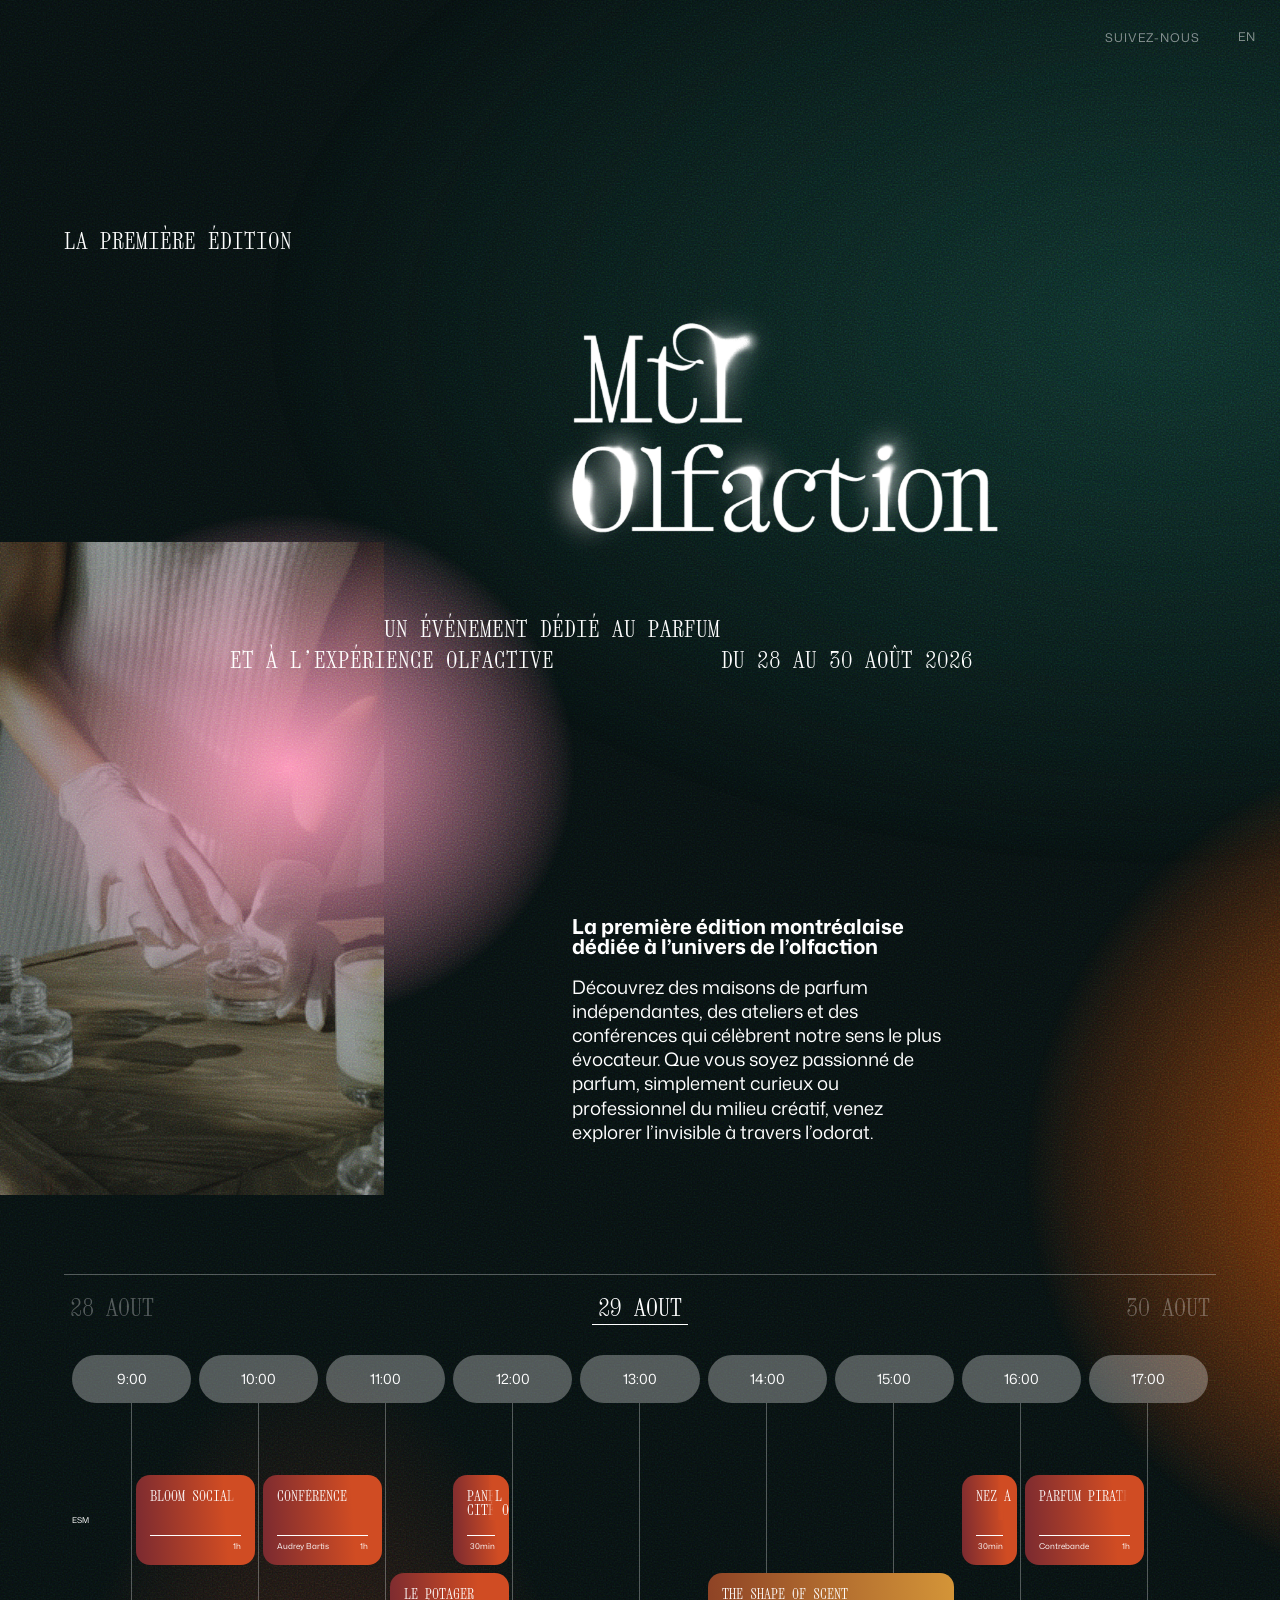
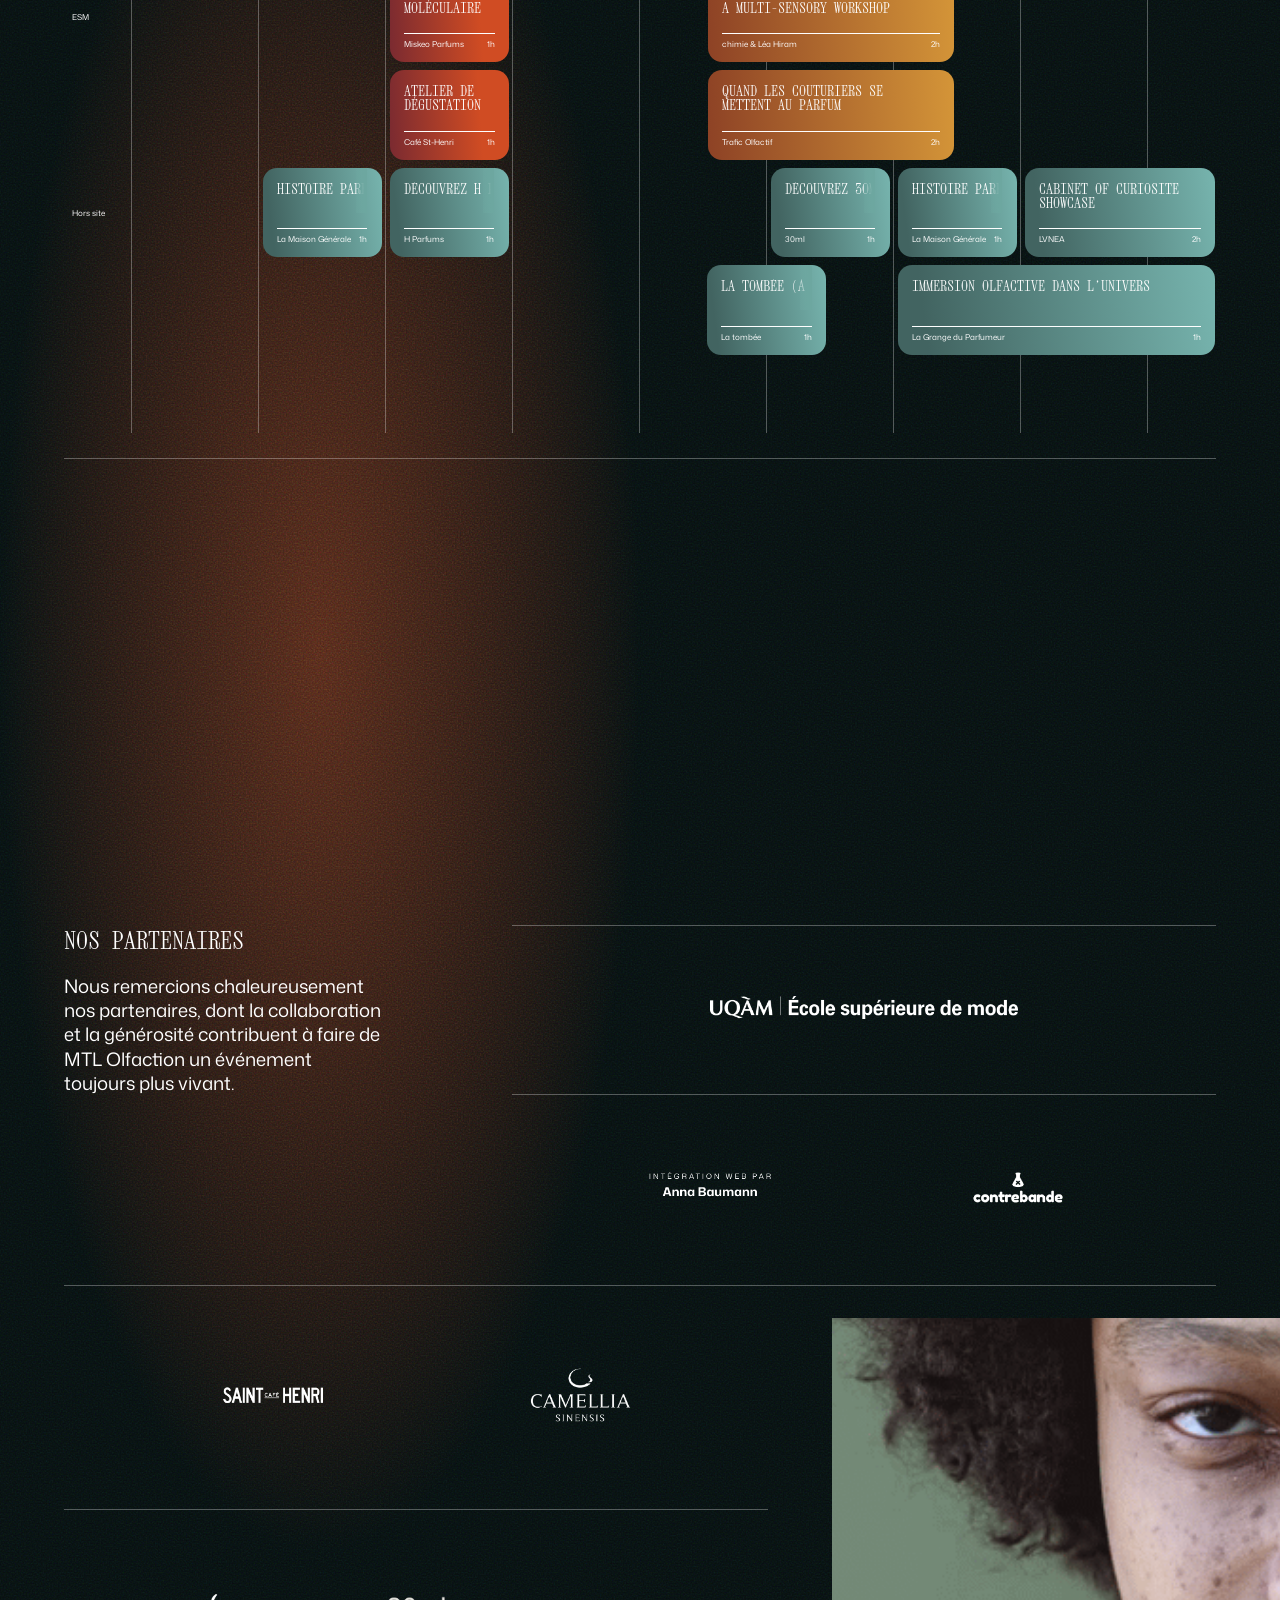
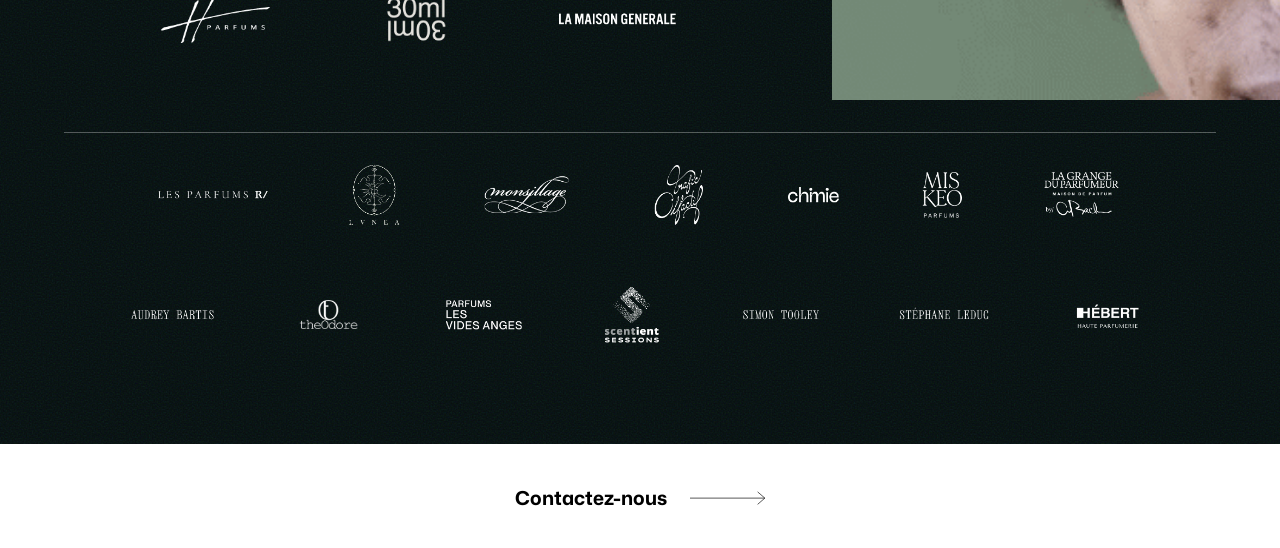
==== index.html @ 3c64aa30 "logo camelia" ====
<!DOCTYPE html>
<html lang="fr">
<head>
    <meta charset="UTF-8">
    <meta name="viewport" content="width=device-width, initial-scale=1.0">
    <title>Montreal olfaction — Un événement dédié au parfum et à l’expérience olfactive, du 28 au 30 août 2026</title>
    <link rel="icon" type="image/x-icon" href="assets/img/favicon.ico">
    <meta property="og:image" content="assets/img/share.png">
    <meta property="og:image:width" content="1200">
    <meta property="og:image:height" content="630">

    <link rel="preconnect" href="https://fonts.googleapis.com">
    <link rel="preconnect" href="https://fonts.gstatic.com" crossorigin>
    <link href="https://fonts.googleapis.com/css2?family=Mona+Sans:ital,wght@0,200..900;1,200..900&family=Xanh+Mono:ital@0;1&display=swap" rel="stylesheet">
    <link rel="stylesheet" href="./assets/style/base.css">
    <link rel="stylesheet" href="./assets/style/background.css">
    <link rel="stylesheet" href="./assets/style/splash.css">
    <link rel="stylesheet" href="./assets/style/presentation.css">
    <link rel="stylesheet" href="./assets/style/calendar.css">
    <link rel="stylesheet" href="./assets/style/sponsors.css">
    <link rel="stylesheet" href="./assets/style/contact.css">
    <link rel="stylesheet" href="./assets/style/pannel.css">
</head>
<body>
    <a class="follow" target="_blank" href="https://www.instagram.com/mtlolfaction/">Suivez-nous</a>
    <nav class="lang-switcher">
        <a class="lang-switcher__link" href="./en/index.html">EN</a>
    </nav>
    <div class="background">
        <svg class="background__noise" xmlns='http://www.w3.org/2000/svg'>
            <filter id='noiseFilter'>
                <feTurbulence 
                id="noise"
                type='fractalNoise' 
                seed='1'
                baseFrequency='0.65' 
                numOctaves='1' 
                stitchTiles='stitch' />
            </filter>

            <rect width='100%' height='100%' filter='url(#noiseFilter)'>
            </rect>
        </svg>
        <div class="background__circle-green"></div>
        <div class="background__circle-big-orange"></div>
        <div class="background__circle-pink"></div>
        <div class="background__circle-brown"></div>
        <!-- <section class="pannel js-pannel hide">
            <button class="pannel__close js-pannel-close">
                <div class="visually-hidden">close pannel</div>
                <svg xmlns="http://www.w3.org/2000/svg" width="145" height="145" viewBox="0 0 145 145" fill="none">
                    <line x1="35.3554" y1="107.48" x2="107.48" y2="35.3553" stroke="white" stroke-width="2"/>
                    <line x1="107.48" y1="108.894" x2="35.3555" y2="36.7696" stroke="white" stroke-width="2"/>
                </svg>
            </button>
            <div class="pannel__scroll">
                <header class="pannel__header">
                    <div class="pannel__tags">
                        <span class="pannel__tag">salle a</span>
                        <span class="pannel__tag">2h</span>
                    </div>
                </header>
                <h3 class="pannel__big-title">Quand les couturiers se mettent au parfum</h3>
                <div class="pannel__row">
                    <div class="pannel__organizer">par <b>Traffic Olfactif</b></div>
                    <div class="pannel__places">15 places</div>
                    <div class="pannel__hours">9:00 à 11:00</div>
                </div>
                <div class="pannel__row pannel__place">
                    <div>
                        <b>école supérieur de la mode</b>
                    </div>
                    <div>280 E rue Sainte-Catherine E, Montreal</div>
                </div>
                <div class="pannel__content">
                    <h4 class="pannel__title">L'évènement</h4>
                    <div class="pannel__text">
                        Voyageuse dans l’âme, curieuse du monde et passionnée par les 
                        rencontres, elle s’émerveille de tout ce qui raconte une 
                        histoire et révèle une émotion. Au fil de ses explorations, 
                        l’univers de la parfumerie s’est imposé comme une évidence, 
                        devenant bien plus qu’une passion : une véritable quête, 
                        son graal. Entre curiosité, sensibilité et intuition, 
                        elle cultive l’art de relier les êtres, les connaissances 
                        et les odeurs pour créer des expériences profondément 
                        humaines, mémorables et pleines d’émerveillement.
                    </div>
                    <h4 class="pannel__title">Biographie</h4>
                    <div class="pannel__text">
                        Voyageuse dans l’âme, curieuse du monde et passionnée par les 
                        rencontres, elle s’émerveille de tout ce qui raconte une 
                        histoire et révèle une émotion. Au fil de ses explorations, 
                        l’univers de la parfumerie s’est imposé comme une évidence, 
                        devenant bien plus qu’une passion : une véritable quête, 
                        son graal. Entre curiosité, sensibilité et intuition, 
                        elle cultive l’art de relier les êtres, les connaissances 
                        et les odeurs pour créer des expériences profondément 
                        humaines, mémorables et pleines d’émerveillement.
                    </div>
                </div>
            </div>
            <a href="" class="pannel__link">
                <div class="pannel__link-left">
                    <span class="pannel__link-box">Gratuit</span>
                    <span>Réservez votre place</span>
                </div>
                <svg xmlns="http://www.w3.org/2000/svg" width="67" height="40" viewBox="0 0 67 40" fill="none">
                    <line x1="-8.74228e-08" y1="19.168" x2="65" y2="19.168" stroke="#1B1B1B" stroke-width="2"/>
                    <path d="M44.2857 38.5954L65 19.6669L44.2857 0.73828" stroke="#1B1B1B" stroke-width="2"/>
                </svg>
            </a>
        </section> -->
        <section class="splash">
            <div class="splash__intro">La première édition</div>
            <h1 class="splash__title visually-hidden">Mtl Olfaction</h1>
            <img class="splash__logo" src="./assets/img/mtlolfaction-logo.png" alt="">
            <div class="splash__subtext splash__subtext--1">Un événement dédié au parfum</div>
            <div class="splash__subtexts">
                <div class="splash__subtext splash__subtext--2">ET à l’expérience olfactive</div>
                <div class="splash__subtext splash__subtext--date">Du 28 au 30 août 2026</div>
            </div>
        </section>
        <section class="presentation">
            <div class="presentation__img">
                <img src="./assets/img/presentation.gif" alt="">
            </div>
            <div class="presentation__content">
                <h2 class="presentation__title">La première édition montréalaise dédiée à l’univers de l’olfaction</h2>
                <div class="presentation__text">
                    Découvrez des maisons de parfum indépendantes, des ateliers 
                    et des conférences qui célèbrent notre sens le plus évocateur. 
                    Que vous soyez passionné de parfum, simplement curieux ou 
                    professionnel du milieu créatif, venez explorer l’invisible à 
                    travers l’odorat.
                </div>
            </div>
        </section>

        <section class="calendar ">
            <header class="calendar__header">
                <button data-day="28" class="calendar__day js-calendar-button ">28 aout</button>
                <button data-day="29" class="calendar__day js-calendar-button current">29 aout</button>
                <button data-day="30" class="calendar__day js-calendar-button">30 aout</button>
            </header>
            <div class="calendar__container">
                <div id="day28" class="calendar__the-day js-calendar-day ">
                    <div class="calendar__hours grid">
                        <div class="calendar__hour">9:00</div>
                        <div class="calendar__hour">10:00</div>
                        <div class="calendar__hour">11:00</div>
                        <div class="calendar__hour">12:00</div>
                        <div class="calendar__hour">13:00</div>
                        <div class="calendar__hour">14:00</div>
                        <div class="calendar__hour">15:00</div>
                        <div class="calendar__hour">16:00</div>
                        <div class="calendar__hour">17:00</div>
                    </div>
                    <div class="calendar__timetable ">
                        <div class="calendar__lines grid">
                            <div class="calendar__line"></div>
                            <div class="calendar__line"></div>
                            <div class="calendar__line"></div>
                            <div class="calendar__line"></div>
                            <div class="calendar__line"></div>
                            <div class="calendar__line"></div>
                            <div class="calendar__line"></div>
                            <div class="calendar__line"></div>
                            <div class="calendar__line"></div>
                        </div>
                        <a href="https://www.eventbrite.com/e/mtl-olfaction-soiree-douverture-event-opening-tickets-1993885014753?aff=oddtdtcreator" target="_blank" class="calendar__event event event--d event--soiree calendar__event--start-17 calendar__duration--0_5">
                            <div class="event__title">
                                Soirée d'ouverture
                            </div>
                        </a>
                    </div>
                </div>
                <div id="day29" class="calendar__the-day js-calendar-day current">
                    <div class="calendar__hours grid">
                        <div class="calendar__hour">9:00</div>
                        <div class="calendar__hour">10:00</div>
                        <div class="calendar__hour">11:00</div>
                        <div class="calendar__hour">12:00</div>
                        <div class="calendar__hour">13:00</div>
                        <div class="calendar__hour">14:00</div>
                        <div class="calendar__hour">15:00</div>
                        <div class="calendar__hour">16:00</div>
                        <div class="calendar__hour">17:00</div>
                    </div>
                    <div class="calendar__timetable ">
                        <div class="calendar__lines grid">
                            <div class="calendar__line"></div>
                            <div class="calendar__line"></div>
                            <div class="calendar__line"></div>
                            <div class="calendar__line"></div>
                            <div class="calendar__line"></div>
                            <div class="calendar__line"></div>
                            <div class="calendar__line"></div>
                            <div class="calendar__line"></div>
                            <div class="calendar__line"></div>
                        </div>
                        <div class="calendar__timetable-row grid">
                            <div class="calendar__place">ESM</div>
                            <a href="https://www.eventbrite.ca/e/1993885315653?aff=oddtdtcreator" target="_blank" class="calendar__event event event--a calendar__event--start-9 calendar__duration--1">
                                <div class="event__title">
                                    Bloom social
                                </div>
                                <div class="event__footer">
                                    <div class="event__organizer"></div>
                                    <div class="event__duration">1h</div>
                                </div>
                            </a>
                            <a href="https://www.eventbrite.ca/e/1993886599493?aff=oddtdtcreator" target="_blank" class="calendar__event event event--a calendar__event--start-10 calendar__duration--1">
                                <div class="event__title">
                                    Conférence
                                </div>
                                <div class="event__footer">
                                    <div class="event__organizer">Audrey Bartis</div>
                                    <div class="event__duration">1h</div>
                                </div>
                            </a>
                            <a href="https://www.eventbrite.ca/e/1993887961567?aff=oddtdtcreator" target="_blank" class="calendar__event event event--a calendar__event--start-11_5 calendar__duration--0_5">
                                <div class="event__title">
                                    Panel :  Montréal,<br> cité olfactive
                                </div>
                                <div class="event__footer">
                                    <div class="event__organizer"></div>
                                    <div class="event__duration">30min</div>
                                </div>
                            </a>
                            <a href="https://www.eventbrite.com/e/nez-a-nez-tickets-1993884727895?aff=oddtdtcreator" target="_blank" class="calendar__event event event--a calendar__event--start-15_5 calendar__duration--0_5">
                                <div class="event__title">
                                    Nez à Nez
                                </div>
                                <div class="event__footer">
                                    <div class="event__organizer"></div>
                                    <div class="event__duration">30min</div>
                                </div>
                            </a>
                            <a href="https://www.eventbrite.ca/e/1993890109993?aff=oddtdtcreator" target="_blank" class="calendar__event event event--a calendar__event--start-16 calendar__duration--1">
                                <div class="event__title">
                                    Parfum pirate
                                </div>
                                <div class="event__footer">
                                    <div class="event__organizer">Contrebande</div>
                                    <div class="event__duration">1h</div>
                                </div>
                            </a>
                        </div>
                        <div class="calendar__timetable-row grid">
                            <div class="calendar__place">ESM</div>
                            <a href="https://www.eventbrite.ca/e/1993889099972?aff=oddtdtcreator" target="_blank" class="calendar__event event event--a calendar__event--start-11 calendar__duration--1">
                                <div class="event__title">
                                    Le potager <br> moléculaire
                                </div>
                                <div class="event__footer">
                                    <div class="event__organizer">Miskeo Parfums</div>
                                    <div class="event__duration">1h</div>
                                </div>
                            </a>
                            <a href="https://chimiescent.com/events-perfumers/mtl-olfaction" target="_blank" class="calendar__event event event--b calendar__event--start-13_5 calendar__duration--2">
                                <div class="event__title">
                                    The shape of scent <br> A multi-sensory workshop
                                </div>
                                <div class="event__footer">
                                    <div class="event__organizer">chimie & Léa Hiram</div>
                                    <div class="event__duration">2h</div>
                                </div>
                            </a>
                            <a href="https://www.eventbrite.ca/e/1993883268530?aff=oddtdtcreator" target="_blank" class="calendar__event event event--a calendar__event--start-11 calendar__duration--1">
                                <div class="event__title">
                                    Atelier de <br>dégustation
                                </div>
                                <div class="event__footer">
                                    <div class="event__organizer">Café St-Henri</div>
                                    <div class="event__duration">1h</div>
                                </div>
                            </a>
                            <a href="https://www.eventbrite.ca/e/1993874720964?aff=oddtdtcreator" target="_blank" class="calendar__event event event--b calendar__event--start-13_5 calendar__duration--2">
                                <div class="event__title">
                                    Quand les couturiers se <br> mettent au parfum
                                </div>
                                <div class="event__footer">
                                    <div class="event__organizer">Trafic Olfactif</div>
                                    <div class="event__duration">2h</div>
                                </div>
                            </a>
                        </div>
                        <div class="calendar__timetable-row grid grid--pb">
                            <div class="calendar__place">Hors site</div>

                            <a href="https://www.eventbrite.ca/e/1993890367764?aff=oddtdtcreator" target="_blank" class="calendar__event event event--c calendar__event--start-10 calendar__duration--1">
                                <div class="event__title">
                                    Histoire parfumée
                                </div>
                                <div class="event__footer">
                                    <div class="event__organizer">La Maison Générale</div>
                                    <div class="event__duration">1h</div>
                                </div>
                            </a>
                            <a href="https://www.eventbrite.ca/e/1993890734862?aff=oddtdtcreator" target="_blank" class="calendar__event event event--c calendar__event--start-11 calendar__duration--1">
                                <div class="event__title">
                                    Découvrez H Parfums
                                </div>
                                <div class="event__footer">
                                    <div class="event__organizer">H Parfums</div>
                                    <div class="event__duration">1h</div>
                                </div>
                            </a>
                            <a href="https://www.eventbrite.ca/e/1993891275479?aff=oddtdtcreator" target="_blank" class="calendar__event event event--c calendar__event--start-14 calendar__duration--1">
                                <div class="event__title">
                                    Découvrez 30ml
                                </div>
                                <div class="event__footer">
                                    <div class="event__organizer">30ml</div>
                                    <div class="event__duration">1h</div>
                                </div>
                            </a>
                            <a href="https://www.eventbrite.ca/e/1993890367764?aff=oddtdtcreator" target="_blank" class="calendar__event event event--c calendar__event--start-15 calendar__duration--1">
                                <div class="event__title">
                                    Histoire parfumée
                                </div>
                                <div class="event__footer">
                                    <div class="event__organizer">La Maison Générale</div>
                                    <div class="event__duration">1h</div>
                                </div>
                            </a>
                            <a href="https://www.lvnea.ca/blogs/notesfromtheperfumery/the-cabinet-of-scents-a-showcase-of-strange-perfume-materials-from-past-present" target="_blank" class="calendar__event event event--c calendar__event--start-16 calendar__duration--2">
                                <div class="event__title">
                                    Cabinet of curiosite <br> showcase
                                     
                                </div>
                                <div class="event__footer">
                                    <div class="event__organizer">LVNEA</div>
                                    <div class="event__duration">2h</div>
                                </div>
                            </a>
                            <a href="#" target="_blank" class="calendar__event event event--c calendar__event--start-13_5 calendar__duration--1">
                                <div class="event__title">
                                    La tombée (à venir)
                                </div>
                                <div class="event__footer">
                                    <div class="event__organizer">La tombée</div>
                                    <div class="event__duration">1h</div>
                                </div>
                            </a>
                            <a href="https://alexandrabach.com/products/mtl-olfaction" target="_blank" class="calendar__event event event--c calendar__event--start-15 calendar__duration--3">
                                <div class="event__title">
                                    Immersion olfactive dans l’univers d’une Maison de Haute Parfumerie
                                </div>
                                <div class="event__footer">
                                    <div class="event__organizer">La Grange du Parfumeur</div>
                                    <div class="event__duration">1h</div>
                                </div>
                            </a>
                        </div>
                    </div>
                </div>
                <div id="day30" class="calendar__the-day js-calendar-day">
                    <div class="calendar__hours grid">
                        <div class="calendar__hour">9:00</div>
                        <div class="calendar__hour">10:00</div>
                        <div class="calendar__hour">11:00</div>
                        <div class="calendar__hour">12:00</div>
                        <div class="calendar__hour">13:00</div>
                        <div class="calendar__hour">14:00</div>
                        <div class="calendar__hour">15:00</div>
                        <div class="calendar__hour">16:00</div>
                        <div class="calendar__hour">17:00</div>
                    </div>
                    <div class="calendar__timetable ">
                        <a href="https://www.eventbrite.ca/e/1993890284515?aff=oddtdtcreator" target="_blank" class="calendar__event event event--d event--soiree calendar__event--start-17 calendar__duration--0_5">
                            <div class="event__title">
                                Soirée de fermeture
                            </div>
                        </a>
                        <div class="calendar__lines grid">
                            <div class="calendar__line"></div>
                            <div class="calendar__line"></div>
                            <div class="calendar__line"></div>
                            <div class="calendar__line"></div>
                            <div class="calendar__line"></div>
                            <div class="calendar__line"></div>
                            <div class="calendar__line"></div>
                            <div class="calendar__line"></div>
                            <div class="calendar__line"></div>
                        </div>
                        <div class="calendar__timetable-row grid">
                            <div class="calendar__place">Sur site</div>
                            <a href="https://www.eventbrite.ca/e/1993885315653?aff=oddtdtcreator" target="_blank" class="calendar__event event event--a calendar__event--start-9 calendar__duration--1">
                                <div class="event__title">
                                    Bloom social
                                </div>
                                <div class="event__footer">
                                    <div class="event__organizer"></div>
                                    <div class="event__duration">1h</div>
                                </div>
                            </a>

                            <a href="https://www.eventbrite.ca/e/1993888857246?aff=oddtdtcreator" target="_blank" class="calendar__event event event--a calendar__event--start-11 calendar__duration--0_5">
                                <div class="event__title">
                                    Conférence <br> Scénographie olfactive
                                </div>
                                <div class="event__footer">
                                    <div class="event__organizer"></div>
                                    <div class="event__duration">30min</div>
                                </div>
                            </a>
                            <a href="https://www.eventbrite.ca/e/1993888554340?aff=oddtdtcreator" target="_blank" class="calendar__event event event--a calendar__event--start-11_5 calendar__duration--0_5">
                                <div class="event__title">
                                    Panel : Olfaction <br> in your daily routine
                                </div>
                                <div class="event__footer">
                                    <div class="event__organizer"></div>
                                    <div class="event__duration">30min</div>
                                </div>
                            </a>
                            <a href="https://www.eventbrite.ca/e/1993888414923?aff=oddtdtcreator" target="_blank" class="calendar__event event event--a calendar__event--start-13_5 calendar__duration--0_5">
                                <div class="event__title">
                                    Panel : <br> patrimoine olfactif
                                </div>
                                <div class="event__footer">
                                    <div class="event__organizer"></div>
                                    <div class="event__duration">30min</div>
                                </div>
                            </a>


                        </div>
                        <div class="calendar__timetable-row grid">
                            <div class="calendar__place">ESM</div>
                            <a href="https://www.lvnea.ca/products/workshop-live-introduction-to-artisanal-plant-extractions" target="_blank" class="calendar__event event event--b calendar__event--start-10 calendar__duration--2">
                                <div class="event__title">
                                    Atelier on alternative <br> extraction for perfumery 
                                </div>
                                <div class="event__footer">
                                    <div class="event__organizer">LVNEA</div>
                                    <div class="event__duration">2h</div>
                                </div>
                            </a>
                            <a href="https://www.eventbrite.ca/e/1993889743898?aff=oddtdtcreator" target="_blank" class="calendar__event event event--b calendar__event--start-13_5 calendar__duration--3_5">
                                <div class="event__title">
                                    Atelier de parfum :<br> les vintage modernisés
                                </div>
                                <div class="event__footer">
                                    <div class="event__organizer">Les Parfums R/</div>
                                    <div class="event__duration">3h30</div>
                                </div>
                            </a>
                        </div>
                        <div class="calendar__timetable-row grid">
                            <div class="calendar__place">Hors site</div>
                            <a href="https://www.eventbrite.ca/e/1993890367764?aff=oddtdtcreator" target="_blank" class="calendar__event event event--c calendar__event--start-10 calendar__duration--1">
                                <div class="event__title">
                                    Histoire parfumée
                                </div>
                                <div class="event__footer">
                                    <div class="event__organizer">La Maison Générale</div>
                                    <div class="event__duration">1h</div>
                                </div>
                            </a>
                            <a href=" https://www.eventbrite.ca/e/1993886075927?aff=oddtdtcreator" target="_blank" class="calendar__event event event--c calendar__event--start-13_5 calendar__duration--3">
                                <div class="event__title">
                                    Visite de l'atelier Monsillage
                                    <br> départ à 13h30, 14h30 & 15h30
                                </div>
                                <div class="event__footer">
                                    <div class="event__organizer">Trafic Olfactif</div>
                                    <div class="event__duration">30min</div>
                                </div>
                            </a>
                            <!-- <a href="#" target="_blank" class="calendar__event event event--c calendar__event--start-15 calendar__duration--1">
                                <div class="event__title">
                                    Online - Bruce Holston
                                </div>
                                <div class="event__footer">
                                    <div class="event__organizer">Bruce Holston</div>
                                    <div class="event__duration">1h</div>
                                </div>
                            </a> -->
                            <a href="https://www.eventbrite.ca/e/scent-the-subconscious-sense-online-tickets-1993732247823" target="_blank" class="calendar__event event event--c calendar__event--start-16 calendar__duration--1">
                                <div class="event__title">
                                    Online <br> Subconscious scents
                                </div>
                                <div class="event__footer">
                                    <div class="event__organizer">Scentient Sessions</div>
                                    <div class="event__duration">1h</div>
                                </div>
                            </a>
                        </div>
                    </div>
                </div>
            </div>
        </section>
        <section class="sponsors">
            <div class="sponsors__row">
                <div class="sponsors__content">
                    <h2 class="sponsors__title">Nos partenaires</h2>
                    <p class="sponsors__text">Nous remercions chaleureusement nos partenaires, dont la collaboration et la générosité contribuent à faire de MTL Olfaction un événement toujours plus vivant.</p>
                </div>
                <div class="sponsors__lines">
                    <div class="sponsors__line">
                        <a href="https://mode.uqam.ca/" class="sponsors__link" target="_blank">
                            <span class="visually-hidden">UQAM école supérieur de mode</span>
                            <img src="./assets/img/sponsors/ESM.png" class="uqam" alt="">
                        </a>
                    </div>
                    <div class="sponsors__line">
                        <a href="https://www.annabaumann.fr/"  class="sponsors__link" target="_blank">
                            <img src="./assets/img/sponsors/AnnaB-logo.png" alt="">
                        </a>
                        <a href="https://contrebande.co/en-ca" class="sponsors__link" target="_blank">
                            <span class="visually-hidden">Contre bande</span>
                            <img src="./assets/img/sponsors/contrebande-logo.png" alt="">
                        </a>
                    </div>
                </div>
            </div>
            <div class="sponsors__row sponsors__row--border">
                <div class="sponsors__lines ">
                    <div class="sponsors__line sponsors__line--no-border">
                        <a href="https://sainthenri.ca/" class="sponsors__link" target="_blank">
                            <span class="visually-hidden">Saint-Henri</span>
                            <img src="./assets/img/sponsors/csh-logo.png" alt="">
                        </a>
                        <a href="https://sainthenri.ca/" class="sponsors__link" target="_blank">
                            <span class="visually-hidden">camellia</span>
                            <img src="./assets/img/sponsors/camelia-logo.png" alt="">
                        </a>
                    </div>
                    <div class="sponsors__line">
                        <a href="https://hparfums.com/fr" class="sponsors__link" target="_blank">
                            <span class="visually-hidden">H parfums</span>
                            <img src="./assets/img/sponsors/hparfum-logo.png" alt="">
                        </a>
                        <a href="https://30ml.ca/" class="sponsors__link" target="_blank">
                            <span class="visually-hidden">30 ml</span>
                            <img src="./assets/img/sponsors/30ml-logo.png" alt="">
                        </a>
                        <a href="https://lamaisongenerale.ca/collections/parfums" class="sponsors__link" target="_blank">
                            <span class="visually-hidden">La maison générale</span>
                            <img src="./assets/img/sponsors/lmg-logo.png" alt="">
                        </a>
                    </div>
                </div>
                <div class="sponsors__content sponsors__content--right">
                    <div class="sponsors__img-container">
                        <img src="./assets/img/sponsor.gif" alt="" class="sponsors__img">
                    </div>
                </div>
            </div>
            <div class="sponsors__row sponsors__row--border">
                <div class="sponsors__lines sponsors__lines--alot">
                    <a href="https://www.instagram.com/lesparfumsr/" class="sponsors__link" target="_blank">
                        <span class="visually-hidden">les parfums r</span>
                        <img src="./assets/img/sponsors/lesparfumsr-logo.png" alt="">
                    </a> 
                    <a href="https://www.lvnea.ca/fr" class="sponsors__link" target="_blank">
                        <span class="visually-hidden">Lunea</span>
                        <img src="./assets/img/sponsors/lvnea-logo.png" alt="">
                    </a> 
                    <a href="https://monsillage.com/" class="sponsors__link" target="_blank">
                        <span class="visually-hidden">Mon sillage</span>
                        <img src="./assets/img/sponsors/monsillage-logo.png" alt="">
                    </a> 
                    <a href="https://www.traficolfactif.com/" class="sponsors__link" target="_blank">
                        <span class="visually-hidden">traffic olfactif</span>
                        <img src="./assets/img/sponsors/trafficolfactif-logo.png" alt="">
                    </a> 
                    <a href="https://chimiescent.com/shop" class="sponsors__link" target="_blank">
                        <span class="visually-hidden">Chimie</span>
                        <img src="./assets/img/sponsors/chimie-logo.png" alt="">
                    </a> 
                    <a href="https://miskeoparfums.com/" class="sponsors__link" target="_blank">
                        <span class="visually-hidden">Miskeo</span>
                        <img src="./assets/img/sponsors/miskeo-logo.png" alt="">
                    </a> 
                    <a href="https://alexandrabach.com/en" class="sponsors__link" target="_blank">
                        <span class="visually-hidden">la grange du parfumeur</span>
                        <img src="./assets/img/sponsors/lgp-logo.png" alt="">
                    </a> 
                    <a href="" class="sponsors__link" target="_blank">
                        <span class="visually-hidden">Audrey Bartis</span>
                        <img src="./assets/img/sponsors/audreyB-logo.png" alt="">
                    </a> 
                    <a href="" class="sponsors__link" target="_blank">
                        <span class="visually-hidden">Theodore white</span>
                        <img src="./assets/img/sponsors/theodore-logo.png" alt="">
                    </a> 
                    <a href="https://www.videsanges.com/fr" class="sponsors__link" target="_blank">
                        <span class="visually-hidden">Parfum les vides anges</span>
                        <img src="./assets/img/sponsors/plva-logo.png" alt="">
                    </a> 
                    <a href="https://www.facebook.com/ScentientSessions/" class="sponsors__link" target="_blank">
                        <span class="visually-hidden">scientient sessions</span>
                        <img src="./assets/img/sponsors/scentient-logo.png" alt="">
                    </a> 
                    <a href="https://www.instagram.com/simonntooley/" class="sponsors__link" target="_blank">
                        <span class="visually-hidden">Simon Tooley</span>
                        <img src="./assets/img/sponsors/simon-logo.png" alt="">
                    </a> 
                    <a href="https://www.instagram.com/monsieurlegrandduc/?hl=fr" class="sponsors__link" target="_blank">
                        <span class="visually-hidden">Stéphane Leduc</span>
                        <img src="./assets/img/sponsors/stephane-logo.png" alt="">
                    </a> 
                    <a href="https://hebertperfumes.com/fr" class="sponsors__link" target="_blank">
                        <span class="visually-hidden">Hebert haute parfumerie</span>
                        <img src="./assets/img/sponsors/hebert-logo.png" alt="">
                    </a> 
                </div>
            </div>
        </section>
        <footer class="contact">
            <a href="mailto:mtlolfaction@gmail.com" class="contact__link" href="">
                <span>
                    Contactez-nous 
                </span>
                <svg xmlns="http://www.w3.org/2000/svg" width="115" height="20" viewBox="0 0 115 20" fill="none">
                    <line y1="9.87842" x2="114" y2="9.87842" stroke="black"/>
                    <path d="M103 19.3784L114 9.87842L103 0.378417" stroke="black"/>
                </svg>
            </a>
        </footer>
    </div>
    <script type="text/javascript" src="./assets/script/script.js"></script>
</body>
</html>
---- assets/style/base.css ----
.visually-hidden {
  clip: rect(0 0 0 0);
  clip-path: inset(50%);
  height: 1px;
  overflow: hidden;
  position: absolute;
  white-space: nowrap;
  width: 1px;
}

html, body {
    background-color: #060d0d;
    font-family: 'Mona Sans', sans-serif;
    margin: 0;
    font-optical-sizing: auto;
    font-weight: 400;
    font-style: normal;
    -webkit-font-smoothing: antialiased;
}
html, body, section, div, header, a {
    box-sizing: border-box;
}

h1, h2, h3, h4, h5, h6 {
    font-weight: 400;
}

.follow {
    position: fixed;
    top: 1.8rem;
    right: 5rem;
    z-index: 10;
    font-family: 'Mona Sans';
    font-size: 0.75rem;
    text-transform: uppercase;
    color: white;
    text-decoration: none;
    opacity: 0.5;
    letter-spacing: 0.08em;
    transition: opacity 0.2s;
}

.follow:hover {
    opacity: 1;
    transition: opacity 0.2s;
}

.lang-switcher {
    position: fixed;
    top: 1.5rem;
    right: 1.5rem;
    z-index: 10;
}

.lang-switcher__link {
    font-family: "Mona Sans", monospace;
    font-size: 0.75rem;
    text-transform: uppercase;
    color: white;
    text-decoration: none;
    opacity: 0.5;
    letter-spacing: 0.08em;
    transition: opacity 0.2s;
}

.lang-switcher__link:hover {
    opacity: 1;
}
---- assets/style/background.css ----
.background {
  /* position: absolute;
  top: 0;
  left: 0;
  right: 0;
  bottom: 0; */
  min-height: 100vh;
  overflow: hidden;
  position: relative;
  background-color: #060d0d;
  color: white;
}

.background__noise {
    position: absolute;
    top: 0;
    left: 0;
    right: 0;
    bottom: 0;
    mix-blend-mode: soft-light;
    /* filter: grayscale(1.0); */
    z-index: 2;
    width: 100%;
    height: 100%;
}

.background__circle-green {
    z-index: 1;
    position: absolute;
    top: 0;
    left: 0;
    width: 140vw;
    height: 120vh;
    transform: translate3d(15%, -20%, 1px);
    border-radius: 50%;
    background-color: rgb(17, 58, 51);
    background: radial-gradient(closest-side, rgba(12, 41, 36, 1), rgba(12, 41, 36, 0));
    animation: circleGreen 52s ease-in-out 0s infinite reverse;
}
.background__circle-big-orange {
    z-index: 1;
    position: absolute;
    top: 0;
    left: 0;
    width: 80vw;
    height: 100vh;
    transform: translate3d(100%, 80%, 1px);
    border-radius: 50%;
    background-color: rgb(17, 58, 51);
    background: radial-gradient(closest-side, rgba(194, 69, 6, 1), rgba(194, 69, 6, 0));
    animation: circleBigOrange 43s ease-in-out 0s infinite;
}

.background__circle-pink {
  z-index: 1;
  position: absolute;
  top: 0;
  left: 0;
  width: 45vw;
  height: 40vw;
  transform: translate3d(0%, 100%, 1px);
  border-radius: 50%;
  background-color: rgba(253, 147, 182, 1);
  background: radial-gradient(closest-side, rgba(253, 147, 182, 1), rgba(253, 147, 182, 0));
  animation: circlePink 82s ease-in-out 0s infinite ;
}
.background__circle-brown {
  z-index: 1;
  position: absolute;
  top: 150vh;
  left: 0;
  width: 50vw;
  height: 200vh;
  border-radius: 50%;
  background-color:  #502315;
  background: radial-gradient(closest-side, #502315, #50231500);
  animation: circleBrown 36s ease-in-out 0s infinite ;
}

@keyframes circlePink {
  0% {
    transform: scale(1.0) translate3d(-18%, -30vh, 1px);

  }
  50% {
    transform: scale(3.0) translate3d(15%, -40vh, 1px);

  }
  100% {
    transform: scale(1.0) translate3d(-18%, -30vh, 1px);


  }
}
@keyframes circleGreen {
  0% {
    transform: scale(1.0) translate3d(15%, -20%, 1px);
  }
  25% {
    transform: scale(1.2) translate3d(-10%, -50%, 1px);
  }
  50% {
    transform: scale(1) translate3d(20%, -30%, 1px);
  }
  75% {
    transform: scale(1) translate3d(20%, 0%, 1px);
  }
  100% {
    transform: scale(1.0) translate3d(15%, -20%, 1px);
  }
}

@keyframes circleBrown {
  0% {
    transform:  scale(0.8) translate3d(-50%, 0%, 1px);
  }
  50% {
    transform:  scale(1.5) translate3d(-25%, 0%, 1px);
  }
  100% {
    transform:  scale(0.8) translate3d(-50%, 0%, 1px);
  }
}

@keyframes circleBigOrange {
  0% {
    transform:  scale(0.8) translate3d(100%, 80%, 1px);
  }
  25% {
    transform: scale(1.2) translate3d(0%, 60%, 1px);
  }
  45% {
    transform: scale(1.5) translate3d(-10%, 50%, 1px);
  }
  62% {
    transform: scale(1.5) translate3d(-13%, 15%, 1px);
  }
  90% {
    transform: scale(1.2) translate3d(40%, 70%, 1px);
  }
  100% {
    transform: scale(0.8) translate3d(100%, 80%, 1px);
  }
}
@keyframes circleBigOrangeMobile {
  0% {
    transform:  scale(0.8) translate3d(100vw, 80vh, 1px);
  }
  25% {
    transform: scale(1.2) translate3d(0vw, 60vh, 1px);
  }
  45% {
    transform: scale(1.5) translate3d(-10vw, 40vh, 1px);
  }
  62% {
    transform: scale(1.7) translate3d(-13vw, 30vh, 1px);
  }
  90% {
    transform: scale(1.2) translate3d(40vw, 80vh, 1px);
  }
  100% {
    transform: scale(0.8) translate3d(100vw, 80vh, 1px);
  }
}

@media (max-width: 768px) {
  .background__circle-green {
    width: 140vw;
    height: 140vw;

  }
  .background__circle-big-orange {
    width: 120vw;
    height: 120vw;
    animation: circleBigOrangeMobile 43s ease-in-out 0s infinite;
  }
}
---- assets/style/splash.css ----
.splash {
    z-index: 3;
    position: relative;
    height: 100vh;
    display: flex;
    flex-direction: column;
    align-items: flex-start;
    justify-content: center;
    padding: 5vw;
    color: white;
    font-size: clamp(1.2rem, 1.8vw, 3.75rem);
    font-family: "Xanh Mono", monospace;
    font-weight: 400;
    text-transform: uppercase;
}

.splash__title {
    font-family: "Xanh Mono", monospace;
    font-weight: 400;
}

.splash__logo {
    align-self: flex-end;
    margin-right: 9.7vw;
    width: 47vw;
}

.splash__subtext--1 {
    margin-left: 25vw;
    margin-bottom: 0.3vw;
}

.splash__subtexts {
    margin-left: 13vw;
    display: flex;
    gap: 13vw;
} 

@media (max-width: 768px) {
    .splash {
        height: 90vh;
    }
    .splash__logo {
        align-self: flex-start;
        margin-right: 0;
        width: 77vw;
    }
    .splash__subtexts {
        flex-direction: column;
    }
    .splash__subtext--1 {
        margin-bottom: 1vw;
    }
    .splash__subtext--date {
        align-self: center;
        gap: 20vw;
    }
}
---- assets/style/presentation.css ----
.presentation {
    /* z-index: 1; */
    position: relative;
    margin-bottom: 7.5vw;
}

.presentation__img {
    position: absolute;
    bottom: 0;
    left: 0;
    /* transform: translateY(-50%); */
    aspect-ratio: 569 / 972;
    width: 30vw;
    height: 51vw;
    overflow: hidden;
    opacity: 0.58;
}
.presentation__img img {
    object-fit: contain;
    width: 100%;
}

.presentation__content {
    position: relative;
    z-index: 2;
    /* position: absolute; */
    margin-left: 44.6875vw;
    width: 30vw;
    color: white;
    padding-bottom: 4vw;
}

.presentation__title {
    font-family: 'Mona Sans';
    font-weight: 700;
    font-style: bold;
    font-size: clamp(1.2rem ,1.6vw, 2.25rem);
    leading-trim: NONE;
    line-height: 100%;
    letter-spacing: 0%;
}

.presentation__text {
    font-family: 'Mona Sans';
    font-weight: 400;
    font-style: regular;
    font-size: clamp(1.1rem ,1.45vw, 2.125rem);
    leading-trim: NONE;
    line-height: 130%;
    letter-spacing: 0%;
}

@media (max-width: 768px) {
    .presentation__content {
        padding-bottom: 14vw;
        margin-left: 15.0vw;
        width: 75vw;
    }
    .presentation__img {
        bottom: 57vw;
        width: 60vw;
        height: 102vw;
    }
}
---- assets/style/calendar.css ----
/*
*
* Calendar
*
*/

.calendar {
    min-height: 130vh;
    position: relative;
    z-index: 3;
}

.calendar::before {
    content: "";
    background-color: rgba(255, 255, 255, 0.3);
    position: absolute;
    height: 1px;
    top: -1.3vw;
    left: 5vw;
    right: 5vw;
}

.calendar.hide {
    display: none;
}

.calendar__header {
    /* position: sticky;
    z-index: 10;
    top: 0px; */
    padding: 0 5vw;
    padding-bottom: clamp(16px, 1.3vw ,25px);
    display: flex;
    justify-content: space-between;
    width: 100vw;
}



.calendar__day {
    cursor: pointer;
    position: relative;
    background: transparent;
    border: 0px transparent;
    color: white;
    font-size: clamp(1.3rem, 1.9vw, 3.75rem);
    font-family: "Xanh Mono", monospace;
    font-weight: 400;
    text-transform: uppercase;
    opacity: 0.3;
    transition: opacity 0.3s ease-in-out;
}
.calendar__day:after {
    content: '';
    position: absolute;
    top: calc(100% + 2px);
    left: 0;
    right: 0;
    height: 1px;
    background-color: white;
    opacity: 0;
    transition: opacity 0.3s ease-in-out;
}

.calendar__day:hover {
    opacity: 1;
}
.calendar__day.current {
    opacity: 1;
}

.calendar__day.current::after {
    opacity: 1;
}
.calendar__the-day {
    position: absolute;
    top: 5vw;
    left: 0;
    right: 0;
    padding: 0 5vw 0vw;
    opacity: 0;
    transition: opacity 0.3s ease-in-out;
}

.calendar__the-day.current {
    opacity: 1;

}

.calendar__hour {
    grid-column: span 2;
    font-family: 'Mona Sans';
    font-weight: 400;
    font-style: Regular;
    font-size: clamp(0.75rem, 1.1vw ,1.5rem);
    leading-trim: NONE;
    line-height: 100%;
    letter-spacing: 0%;
    text-align: center;
    vertical-align: middle;
    background-color: rgba(255, 255, 255, 0.3);
    height: clamp(40px, 3.75vw, 72px);
    display: flex;
    align-items: center;
    justify-content: center;
    border-radius: 48px;
}

.grid {
    width: 100%;
    display: grid;
    grid-template-columns: repeat(18, minmax(0, 1fr));
    gap: 8px;
    padding: 0 8px;
}

.grid--pb {
    padding-right: 1px;
}

.calendar__timetable {
    position: relative;
    padding: 5vw 0vw ;
    margin-bottom: 5vw;
    min-height: 70vh;
}

.calendar__timetable::after {
    content: '';
    position: absolute;
    left: 0;
    right: 0;
    height: 1px;
    bottom: -2vw;
    background-color: rgba(255, 255, 255, 0.3);
}

.calendar__lines {
    position: absolute;
    top: 0;
    left: 0;
    right: 0;
    bottom: 0;
    pointer-events: none;
    z-index: 0;
}
.calendar__line:first-of-type {
    grid-column: 1 / 2;
}
.calendar__line {
    height: 100%;
    position: relative;
    grid-column: span 2;
}

.calendar__line:after {
    content: '';
    background-color: rgba(255, 255, 255, 0.3);
    height: 100%;
    width: 1px;
    position: absolute;
    top: 0;
    bottom: 0;
    right: -4px;

}
.calendar__timetable-row {
    z-index: 1;
    position: relative;
    margin: 8px 0;

}
.calendar__place {
    align-self: center;
    grid-column: 1;
    font-family: Mona Sans;
    font-weight: 400;
    font-style: Regular;
    font-size: clamp(0.5rem, 0.6vw, 1rem);
    leading-trim: NONE;
    line-height: 100%;
    letter-spacing: 0%;
    vertical-align: middle;
}

.calendar__event--start-9 {grid-column-start: 2;}
.calendar__event--start-9_5 {grid-column-start: 3;}
.calendar__event--start-10 {grid-column-start: 4;}
.calendar__event--start-10_5 {grid-column-start: 5;}
.calendar__event--start-11 {grid-column-start: 6;}
.calendar__event--start-11_5 {grid-column-start: 7;}
.calendar__event--start-12 {grid-column-start: 8;}
.calendar__event--start-12_5 {grid-column-start: 9;}
.calendar__event--start-13 {grid-column-start: 10;}
.calendar__event--start-13_5 {grid-column-start: 11;}
.calendar__event--start-14 {grid-column-start: 12;}
.calendar__event--start-14_5 {grid-column-start: 13;}
.calendar__event--start-15 {grid-column-start: 14;}
.calendar__event--start-15_5 {grid-column-start: 15;}
.calendar__event--start-16 {grid-column-start: 16;}
.calendar__event--start-16_5 {grid-column-start: 17;}
.calendar__event--start-17 {grid-column-start: 18;}

.calendar__duration--0_5 { grid-column-end: span 1;}
.calendar__duration--1 { grid-column-end: span 2;}
.calendar__duration--1_5 { grid-column-end: span 3;}
.calendar__duration--2 { grid-column-end: span 4;}
.calendar__duration--2_5 { grid-column-end: span 5;}
.calendar__duration--3 { grid-column-end: span 6;}
.calendar__duration--3_5 { grid-column-end: span 7;}
.calendar__duration--4 { grid-column-end: span 8;}

@media (max-width: 768px) {
    .calendar {
        min-height: 70vh;
    }
    .calendar__container {
        overflow: scroll;
        position: relative;
        width: 100vw;
        height: 100vh;
    }
    .calendar__header {
        position: absolute;
        top: 0;
        left: 0;
        right: 0;
        z-index: 2;
    }
    .calendar__the-day {
        width: 250vw;
        top: 15vw;
    }
}

/*
*
* Event
*
*/

.event {
    cursor: pointer;
    display: block;
    color: white;
    text-decoration: none;
    position: relative;
    overflow: hidden;
    min-height: 85px;
    height: 7vw;
    padding: clamp(0.75rem, 1.1vw ,1.5rem);
    border-radius: clamp(0.75rem, 1.1vw ,1.5rem);
    display: flex;
    flex-direction: column;
    justify-content: flex-end;
}

.event:after {
    content: '';
    display: none;
    position: absolute;
    right: clamp(0.75rem, 1.1vw ,1.5rem);
    top: 0;
    height: 50%;
    width: 10%;
}
.calendar__duration--1:after {
    display: block;
}
.calendar__duration--0_5:after {
    display: block;
}

.event--a {
    background: linear-gradient(266.13deg, #D04C23 25.28%, #511A37 135.46%);
}
.event--a:after {
    background: linear-gradient(-90deg, #D04C23 25.28%, #d04b2300 135.46%);
}

.event--b {
    background: linear-gradient(266.78deg, #D49538 0%, #6E1D1D 144.56%);
}
.event--b:after {
    background: linear-gradient(-90deg, #ce8e37 0%, #ce8f3700 100%);
}

.event--c {
    background: linear-gradient(262.61deg, #85CAC3 -24.2%, #426461 90.64%);
}
.event--c:after {
    background: linear-gradient(-90deg, #6da7a0 25.28%, #6da7a000 135.46%);
}
.event--d {
    background: linear-gradient(337.06deg, #D04C23 -21.68%, #511A37 40.77%);
}
/* .event--d:after {
    background: linear-gradient(-90deg, #6da7a0 25.28%, #6da7a000 135.46%);
} */


.event__title {
    width: 75%;
    position: absolute;
    overflow: hidden;
    top: clamp(0.75rem, 1.1vw ,1.5rem);
    left: clamp(0.75rem, 1.1vw ,1.5rem);
    right: clamp(0.75rem, 1.1vw ,1.5rem);
    white-space: nowrap;
    font-family: Xanh Mono;
    font-weight: 400;
    font-style: Regular;
    font-size: clamp(0.75rem, 1.1vw ,1.5rem);
    line-height: 100%;
    letter-spacing: 0%;
    text-transform: uppercase;

}

.event__footer {
    border-top: 1px solid white;
    display: flex;
    justify-content: space-between;
    font-family: Mona Sans;
    font-weight: 400;
    font-style: Regular;
    font-size: clamp(0.5rem, 0.6vw, 1rem);
    leading-trim: NONE;
    line-height: 100%;
    letter-spacing: 0%;
    vertical-align: middle;
    margin-top: clamp(16px, 1.8vw, 36px);
    padding-top: clamp(6px, 0.35vw, 14px);
}

.event--soiree {
    position: absolute;
    z-index: 4;
    right: 8px;
    top: calc(5vw + 8px);
    bottom: calc(5vw + 8px);
    writing-mode: vertical-lr;
    text-orientation: upright;
    height: unset;
    width: 5%;
    text-align: center;
    display: flex;
    align-items: center;
    justify-content: center;
}

.event--soiree .event__title {
    width: unset;
    position: relative;
    left: unset;
    right: unset;
    top: unset;
}
---- assets/style/sponsors.css ----
.sponsors {
    position: relative;
    z-index: 10;
    padding: 5vw;
}
.sponsors__content {
    position: relative;
    width: 25vw;
    margin-right: 10vw;
}
.sponsors__content--right {
    margin-right: 0vw;
    margin-left: 10vw;
}
.sponsors__title {
    margin-top: 0;
    color: white;
    font-size: clamp(1.3rem, 1.9vw, 3.75rem);
    font-family: "Xanh Mono", monospace;
    font-weight: 400;
    text-transform: uppercase;
}
.sponsors__text {
    font-family: 'Mona Sans';
    font-weight: 400;
    font-style: regular;
    font-size: clamp(1.1rem ,1.45vw, 2.125rem);
    leading-trim: NONE;
    line-height: 130%;
    letter-spacing: 0%;
}

.sponsors__row {
    display: flex;
}

.sponsors__row--border {
    border-top: 1px solid rgba(255, 255, 255, 0.3);
}

.sponsors__lines {
    flex-grow: 2;
    text-align: center;
}

.sponsors__lines--alot {    
    padding: 1.5vw;
    display: flex;
    flex-wrap: wrap;
    justify-content: center;
    gap: 2.5vw;
}

.sponsors__lines--alot .sponsors__link {    
    /* padding: 3.5vw; */
}

.sponsors__line {
    border-top: 1px solid rgba(255, 255, 255, 0.3);
    display: flex;
    padding: 3.5vw;
    align-items: center;
    justify-content: space-around;
}

.sponsors__line--no-border {
    border-top: 0px solid transparent;
}

.sponsors__link {
    color: white;
    text-decoration: none;
    cursor: pointer;
}

.sponsors__link img {
    max-width: 15vw;
    max-height: 10vw;
}

.sponsors__lines--alot  .sponsors__link img{    
    max-height: 6.5vw;
    
}

.sponsors__img-container {
    position: absolute;
    left: -5vw;
    right: 0;
    bottom: 2.5vw;
    top: 2.5vw;
    width: 35vw;
    overflow: hidden;
}

.sponsors__img-container img {
    width: 100%;
    height: 100%;
    object-fit: cover;
}

.sponsors__label {
    font-family: "Mona Sans";
    font-weight: 400;
    font-size: clamp(0.625rem ,0.729vw, 1.25rem);
    leading-trim: NONE;
    line-height: 100%;
    letter-spacing: 30%;
    text-align: center;
    text-transform: uppercase;
}

.sponsors__name {
    font-family: 'Mona Sans';
    margin-top: 0.4vw;
    font-weight: 700;
    font-size: clamp(0.8rem ,0.9vw, 1.875rem);
    leading-trim: NONE;
    line-height: 100%;
    letter-spacing: 0%;
    text-align: center;

}
.sponsors__link .uqam {
    padding: 2vw;
    max-width: 24vw;
}  
@media (max-width: 768px) {
    .sponsors__row {
        flex-direction: column;
    }
    .sponsors__content {
        width: 80%;
    }
    .sponsors__lines--alot {    
        padding: 0;
        display: flex;
        flex-wrap: wrap;
        justify-content: center;
        gap: 3vw;
    }
    .sponsors__content--right {
        height: 60vw;
        width: 85vw;
    }
    .sponsors__img-container {
        position: absolute;
        left: 0;
        right: 0;
        bottom: 10vw;
        top: 10vw;
        width: unset;
        overflow: hidden;
    }

    .sponsors__link img {
        max-width: 40vw;
        max-height: 21vw;
    }
    .sponsors__link .uqam {
        max-width: 50vw;
        padding: 6vw;
    } 
    .sponsors__lines--alot  .sponsors__link img{    
        max-width: 30vw;
        max-height: 21vw;
    }
    .sponsors__line {
        flex-wrap: wrap;
    }
}
---- assets/style/contact.css ----
.contact {
    position: relative;
    z-index: 3;
    height: 8.1vw;
    display: flex;
    align-items: center;
    justify-content: center;
    background: white;
    color: black;
}

.contact__link {
    text-decoration: none;
    color: black;
    font-family: 'Mona Sans';
    font-weight: 700;
    font-size: clamp(1.2rem, 1.5vw, 3.75rem);
    leading-trim: NONE;
    line-height: 100%;
    letter-spacing: 0%;
    text-align: center;
    vertical-align: middle;
}

.contact__link svg {
    margin-left: 1.5vw;
    width: 5.9vw;
    transform: translateY(0.25vw);
}

@media (max-width: 768px) {
    .contact {
        height: 10vh;
    }
}
---- assets/style/pannel.css ----
.pannel {
    height: calc(100vh - 16px);
    width: clamp(390px, 39.2vw , 900px);
    position: fixed;
    z-index: 100;
    top: 8px;
    bottom: 8px;
    right: 8px;
    padding: clamp(20px, 2.6vw ,60px);
    padding-right: 0;
    border-radius: clamp( 24px , 1.8vw, 42px);
    background: linear-gradient(198.77deg, #C19A73 29.32%, #DE5D22 43.69%, #781243 105.94%);
    transform: translateX(0%);
    opacity: 1;
    transition: all 0.3s ease-in-out;
}

.pannel.hide {
    transform: translateX(100%);
    opacity: 0;
}

.pannel__scroll {
    overflow: scroll;
    height: calc(100% - 40px);
    padding-bottom: 70px;
    padding-right: clamp(20px, 2.6vw ,60px);
}

.pannel__close {
    padding: 0;
    cursor: pointer;
    position: fixed;
    right: 1.3vw;
    top: 1.3vw;
    background: transparent;
    border: none;
}

.pannel__close svg {
    height: clamp( 50px ,5vw, 110px);
    width: clamp( 50px ,5vw, 110px);
}
.pannel__tags {
    /* padding-top: clamp(10px, 1.2vw ,23px); */
}
.pannel__tag {
    display: inline-block;
    padding: clamp(20px, 2vw ,46px);
    padding-top: clamp(10px, 1vw ,23px);
    padding-bottom: clamp(10px, 1vw ,23px);
    line-height: 1;
    border-radius: clamp(30px, 2.5vw , 56px);
    background-color: rgba(255, 255, 255, 0.29);
    font-size: clamp( 0.625rem ,0.78vw, 1.25rem);
    font-weight: 600;
    font-family: "Mona Sans";
    margin-right: clamp(6px, 0.5vw, 16px);
}

.pannel__big-title {
    width: 80%;
    font-size: clamp(1.2rem, 2.5vw, 3.75rem);
    font-family: "Xanh Mono", monospace;
    font-weight: 400;
    text-transform: uppercase;
    margin: 3.6vw 0 2vw;
}

.pannel__row {

    border-top: 1px solid white;
    display: flex;
    font-size: clamp(0.8rem, 0.88vw , 1.2rem);
}

.pannel__organizer {
    padding: clamp(12px, 0.88vw , 20px);
    padding-left: 0;
    flex-grow: 2;
}

.pannel__places {
    padding: clamp(12px, 0.88vw , 20px);
    border-left: 1px solid white;
}

.pannel__hours {
    padding: clamp(12px, 0.88vw , 20px);
    border-left: 1px solid white;
}

.pannel__place {
    flex-direction: column;
    padding-top: clamp(12px, 0.88vw , 20px);
    padding-bottom: clamp(12px, 0.88vw , 20px);
    border-bottom: 1px solid white;
}

.pannel__title {
    font-weight: 600;
}

/*
*
* Pannel Link
*
*/

.pannel__link {
    position: absolute;
    bottom: clamp(20px, 2.6vw ,60px);
    left: clamp(20px, 2.6vw ,60px);
    right: clamp(20px, 2.6vw ,60px);
    background: white;
    border-radius: clamp( 16px , 1.25vw, 36px);
    height: clamp(40px, 5.5vw, 110px);
    display: flex;
    color: #1B1B1B;
    text-decoration: none;
    padding: 10px;
    justify-content: space-between;
    font-size: clamp(0.75rem, 1.1vw ,1.5rem);
    /* align-items: center; */
    transition: all 0.4s ease-in-out;
}



.pannel__link-box {
    display:inline-block ;
    height: 100%;
    border: 1.5px solid #1B1B1B;
    border-radius: clamp( 8px , 1.0vw, 28px);
    font-weight: 600;
    display: flex;
    align-items: center;
    justify-content: center;
    padding: 10px;
    min-width: clamp(80px, 6.71vw, 140px);
    box-sizing: border-box;
    margin-right: 0.6vw;
    transition: all 0.4s ease-in-out;
}

.pannel__link-left {
    display: flex;
    align-items: center;
}

.pannel__link svg {
    align-self: center;
    width: clamp(20px, 3.385vw, 80px);
    transition: all 0.4s ease-in-out;
    transform: translateX(0);
}

.pannel__link svg > * {
    transition: all 0.4s ease-in-out;
}

.pannel__link:hover {
    color: white;
    background-color: #1B1B1B;
}

.pannel__link:hover .pannel__link-box {
    border-color: white;
}

.pannel__link:hover svg > *{
    stroke: white;
}

.pannel__link:hover svg {
    transform: translateX(10%);
}
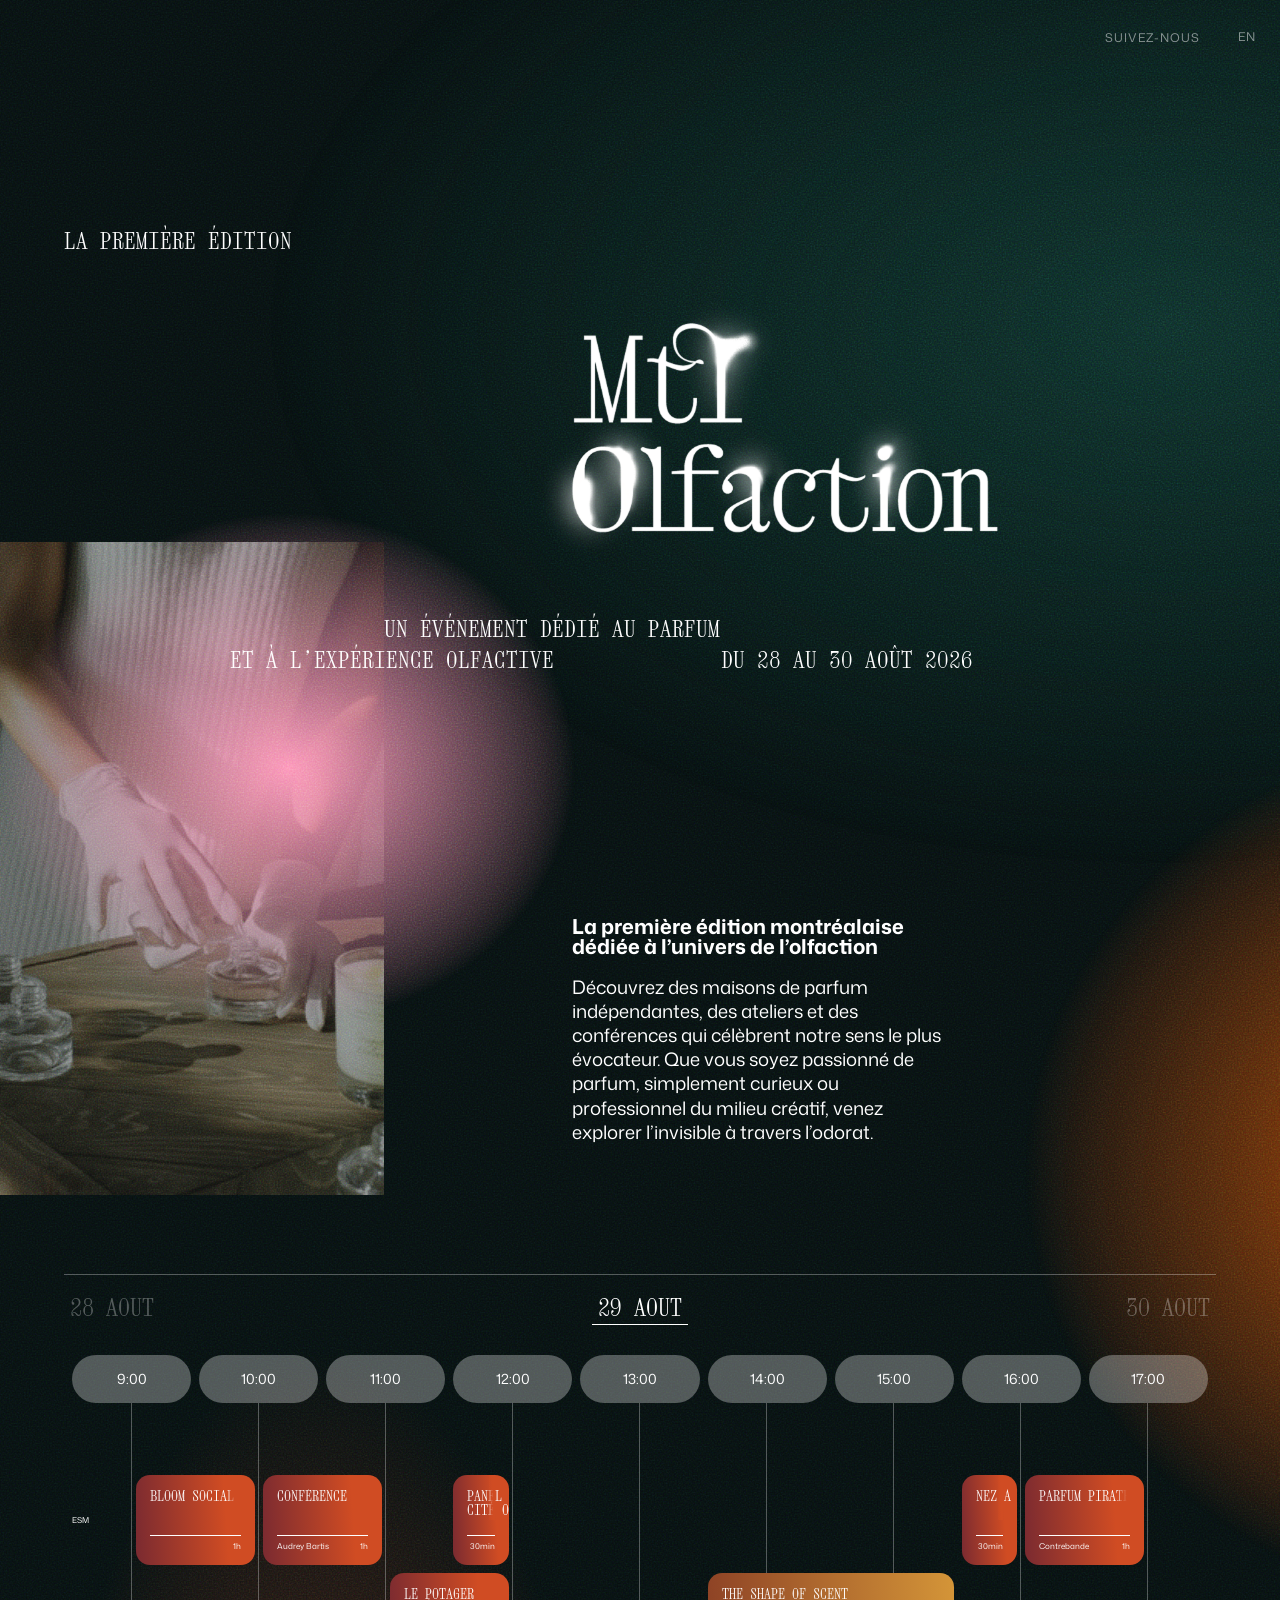
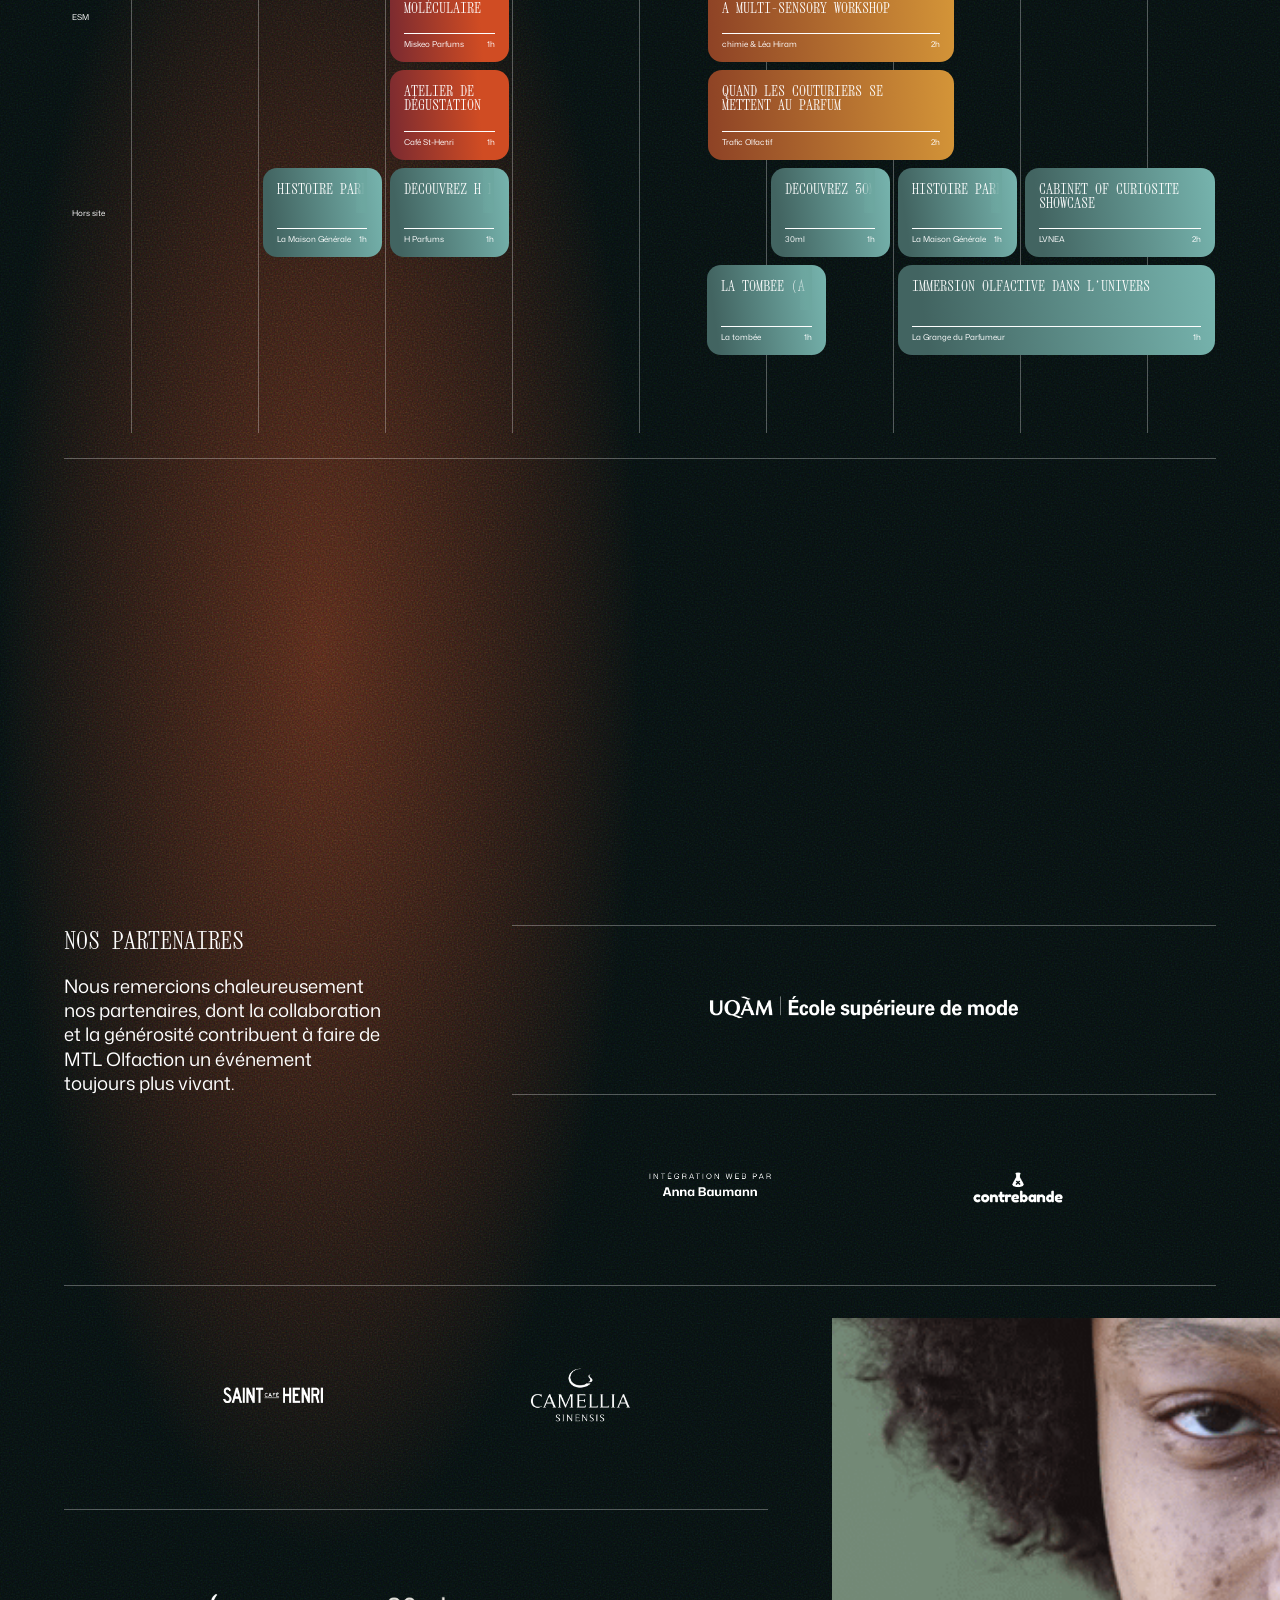
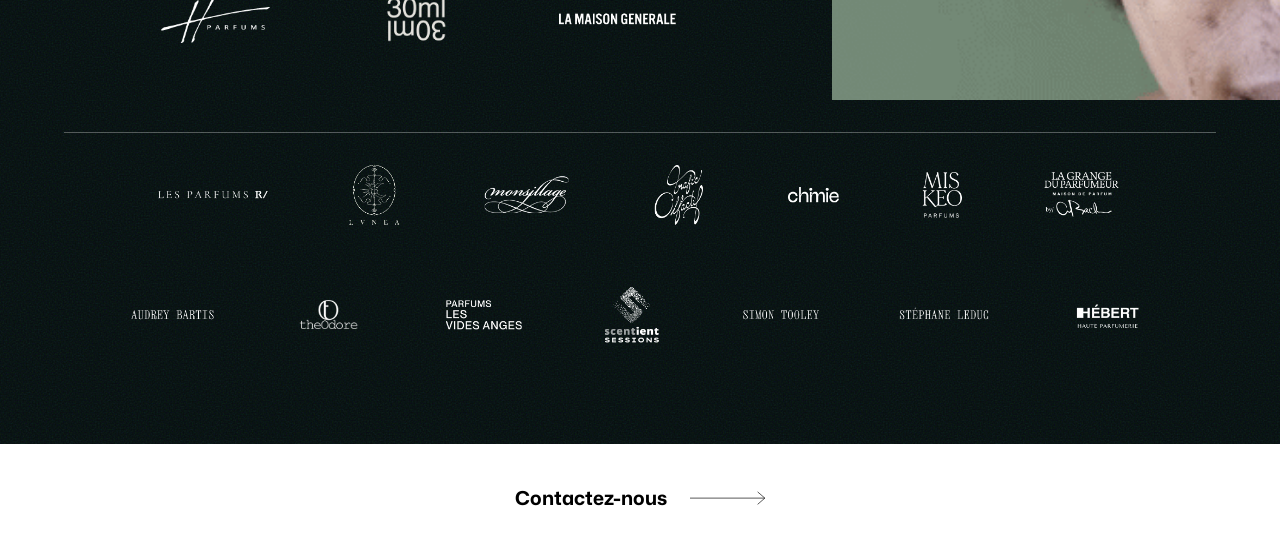
==== commit 6829d0bc: "camellia sinensis link + en" ====
--- a/index.html
+++ b/index.html
@@ -522,9 +522,9 @@
                             <span class="visually-hidden">Saint-Henri</span>
                             <img src="./assets/img/sponsors/csh-logo.png" alt="">
                         </a>
-                        <a href="https://sainthenri.ca/" class="sponsors__link" target="_blank">
-                            <span class="visually-hidden">camellia</span>
-                            <img src="./assets/img/sponsors/camelia-logo.png" alt="">
+                        <a href="https://camellia-sinensis.com/fr" class="sponsors__link" target="_blank">
+                            <span class="visually-hidden">camellia sinensis</span>
+                            <img src="./assets/img/sponsors/camellia-logo.png" alt="">
                         </a>
                     </div>
                     <div class="sponsors__line">
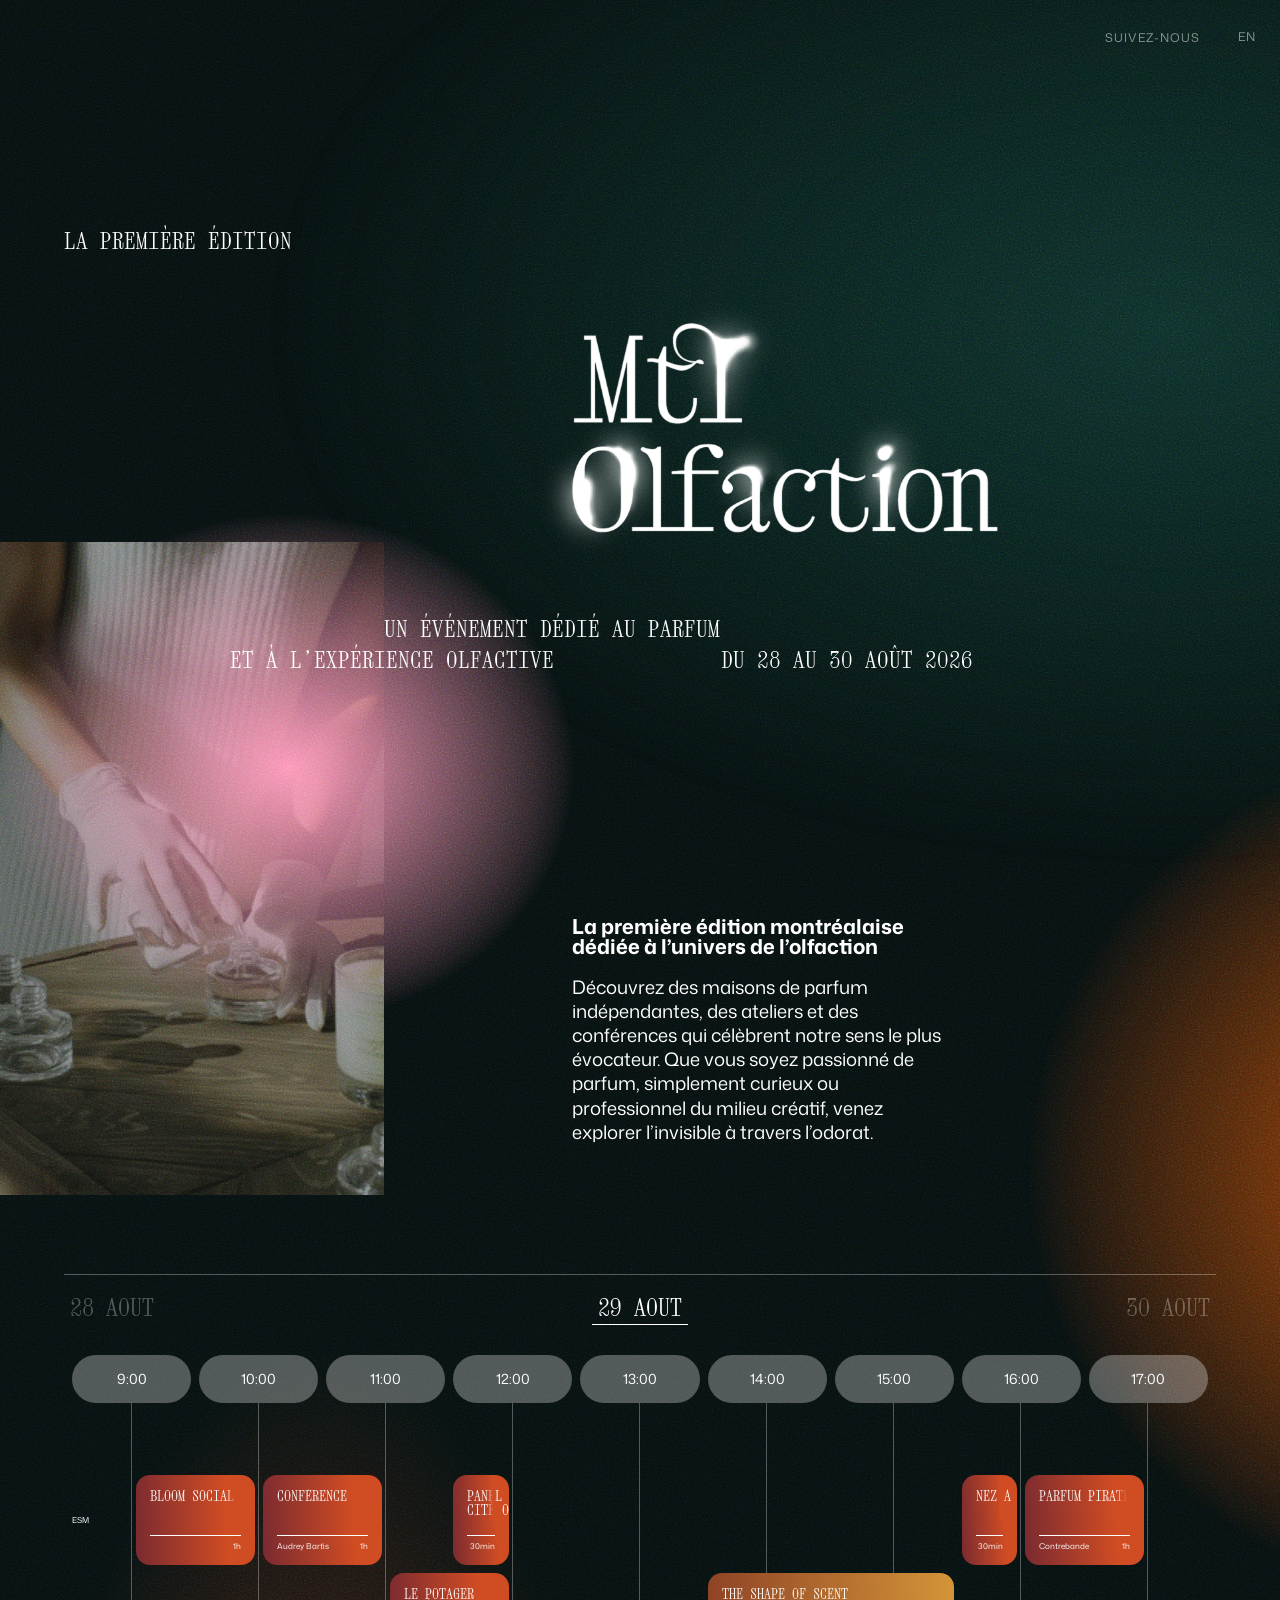
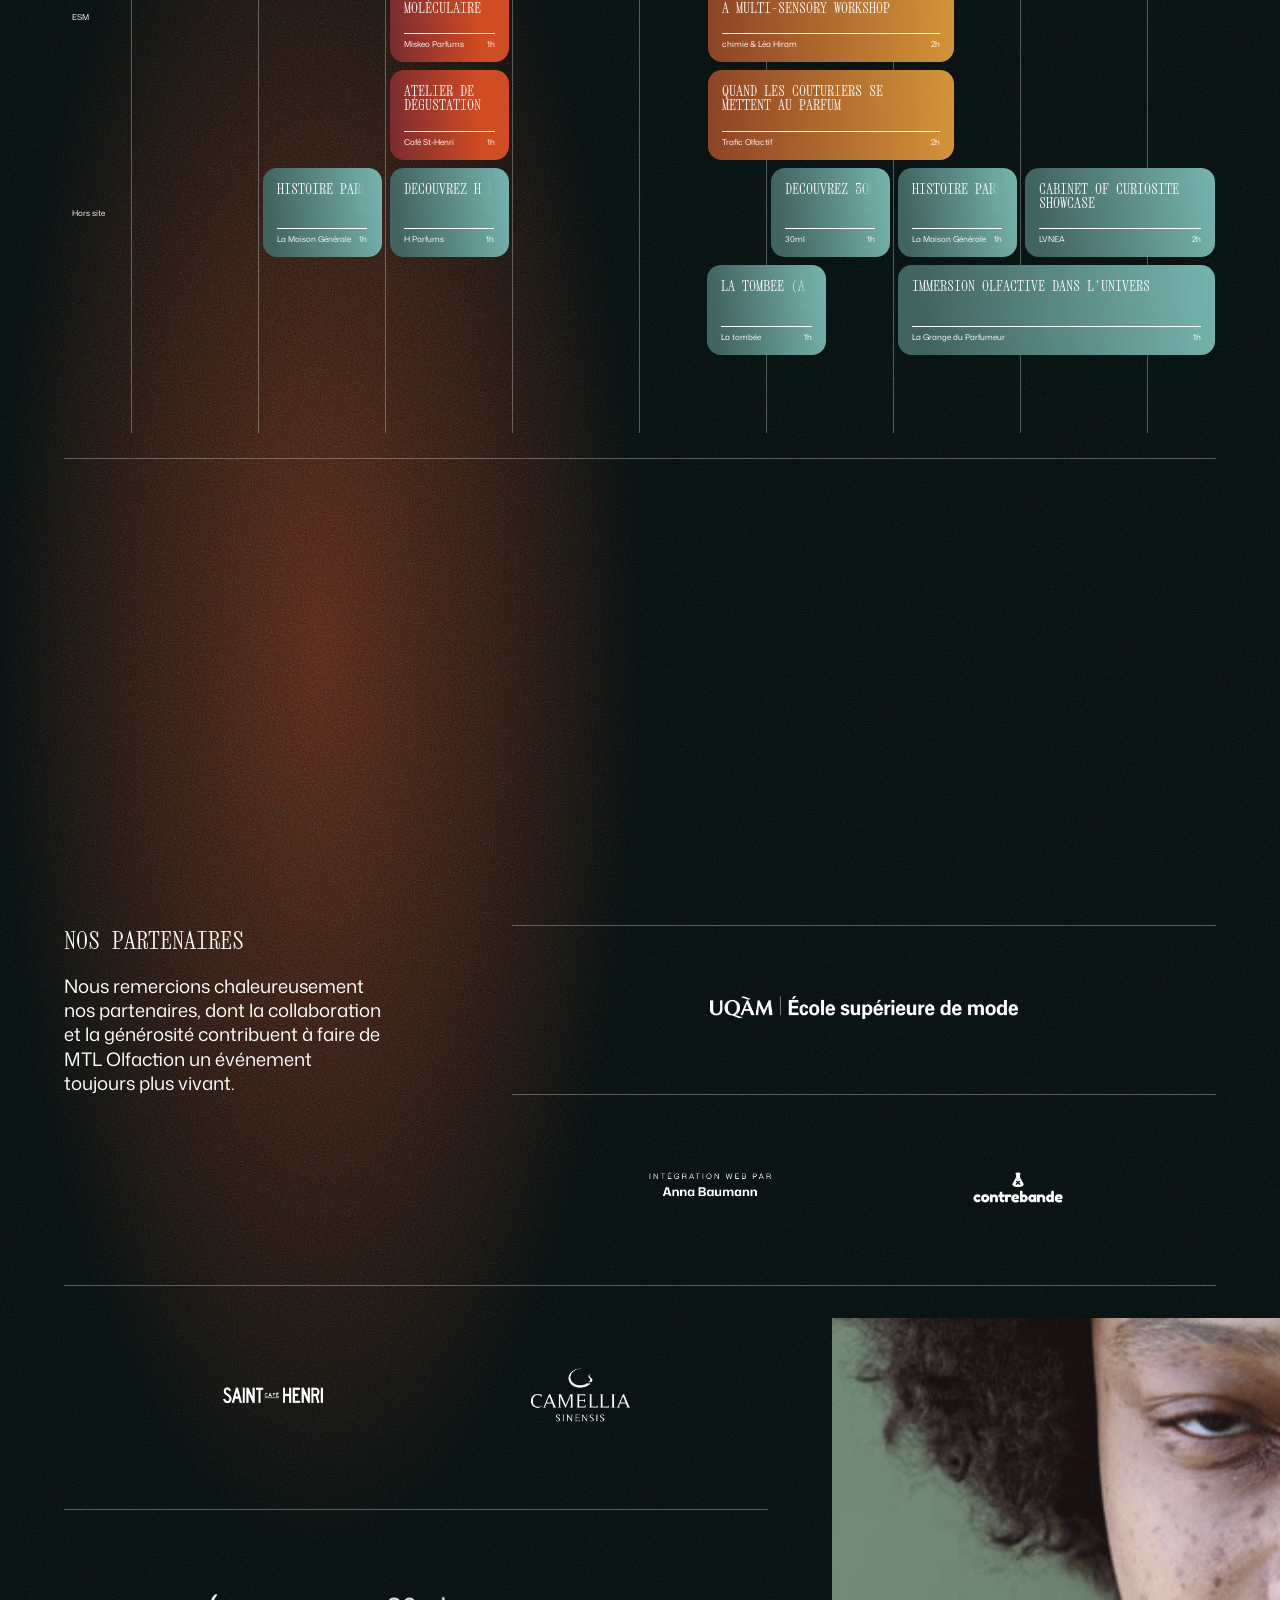
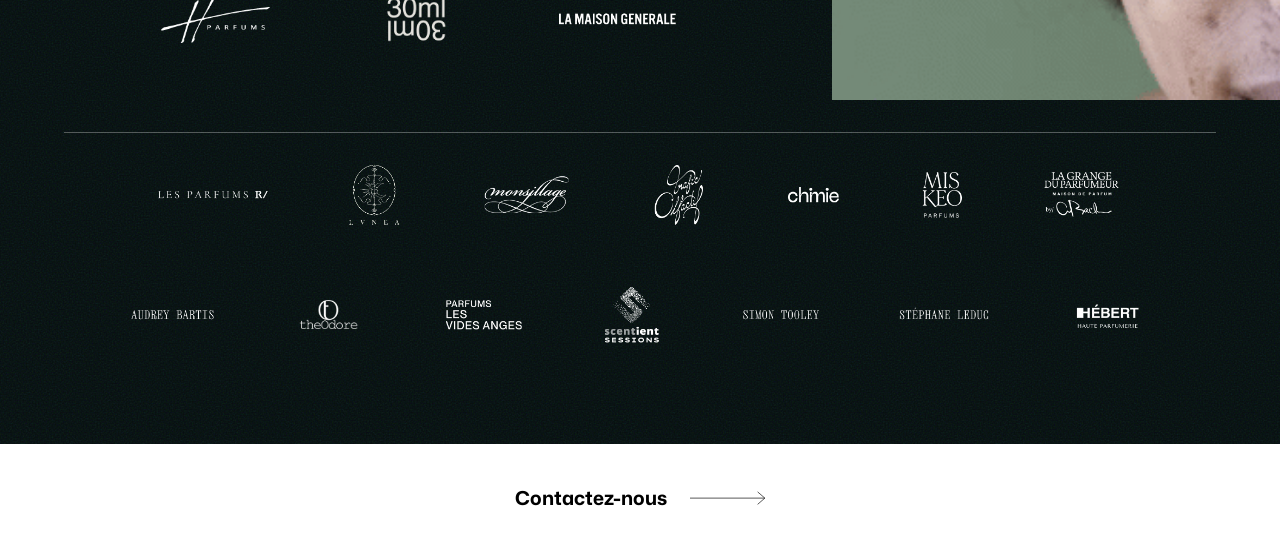
==== commit 4df04804: "addd atelier camelia + debug" ====
--- a/index.html
+++ b/index.html
@@ -45,7 +45,7 @@
         <div class="background__circle-big-orange"></div>
         <div class="background__circle-pink"></div>
         <div class="background__circle-brown"></div>
-        <!-- <section class="pannel js-pannel hide">
+        <section class="pannel js-pannel hide">
             <button class="pannel__close js-pannel-close">
                 <div class="visually-hidden">close pannel</div>
                 <svg xmlns="http://www.w3.org/2000/svg" width="145" height="145" viewBox="0 0 145 145" fill="none">
@@ -109,7 +109,7 @@
                     <path d="M44.2857 38.5954L65 19.6669L44.2857 0.73828" stroke="#1B1B1B" stroke-width="2"/>
                 </svg>
             </a>
-        </section> -->
+        </section> 
         <section class="splash">
             <div class="splash__intro">La première édition</div>
             <h1 class="splash__title visually-hidden">Mtl Olfaction</h1>
@@ -427,7 +427,7 @@
 
                         </div>
                         <div class="calendar__timetable-row grid">
-                            <div class="calendar__place">ESM</div>
+                            <div class="calendar__place">Sur site</div>
                             <a href="https://www.lvnea.ca/products/workshop-live-introduction-to-artisanal-plant-extractions" target="_blank" class="calendar__event event event--b calendar__event--start-10 calendar__duration--2">
                                 <div class="event__title">
                                     Atelier on alternative <br> extraction for perfumery 
@@ -455,6 +455,15 @@
                                 </div>
                                 <div class="event__footer">
                                     <div class="event__organizer">La Maison Générale</div>
+                                    <div class="event__duration">1h</div>
+                                </div>
+                            </a>
+                            <a href="https://www.eventbrite.com/e/atelier-de-degustation-de-thes-anime-par-camellia-sinensis-tickets-1994914777802?aff=oddtdtcreator" target="_blank" class="calendar__event event event--c calendar__event--start-10 calendar__duration--1">
+                                <div class="event__title">
+                                    Atelier de dégustation de thés
+                                </div>
+                                <div class="event__footer">
+                                    <div class="event__organizer">Camellia Sinensis</div>
                                     <div class="event__duration">1h</div>
                                 </div>
                             </a>
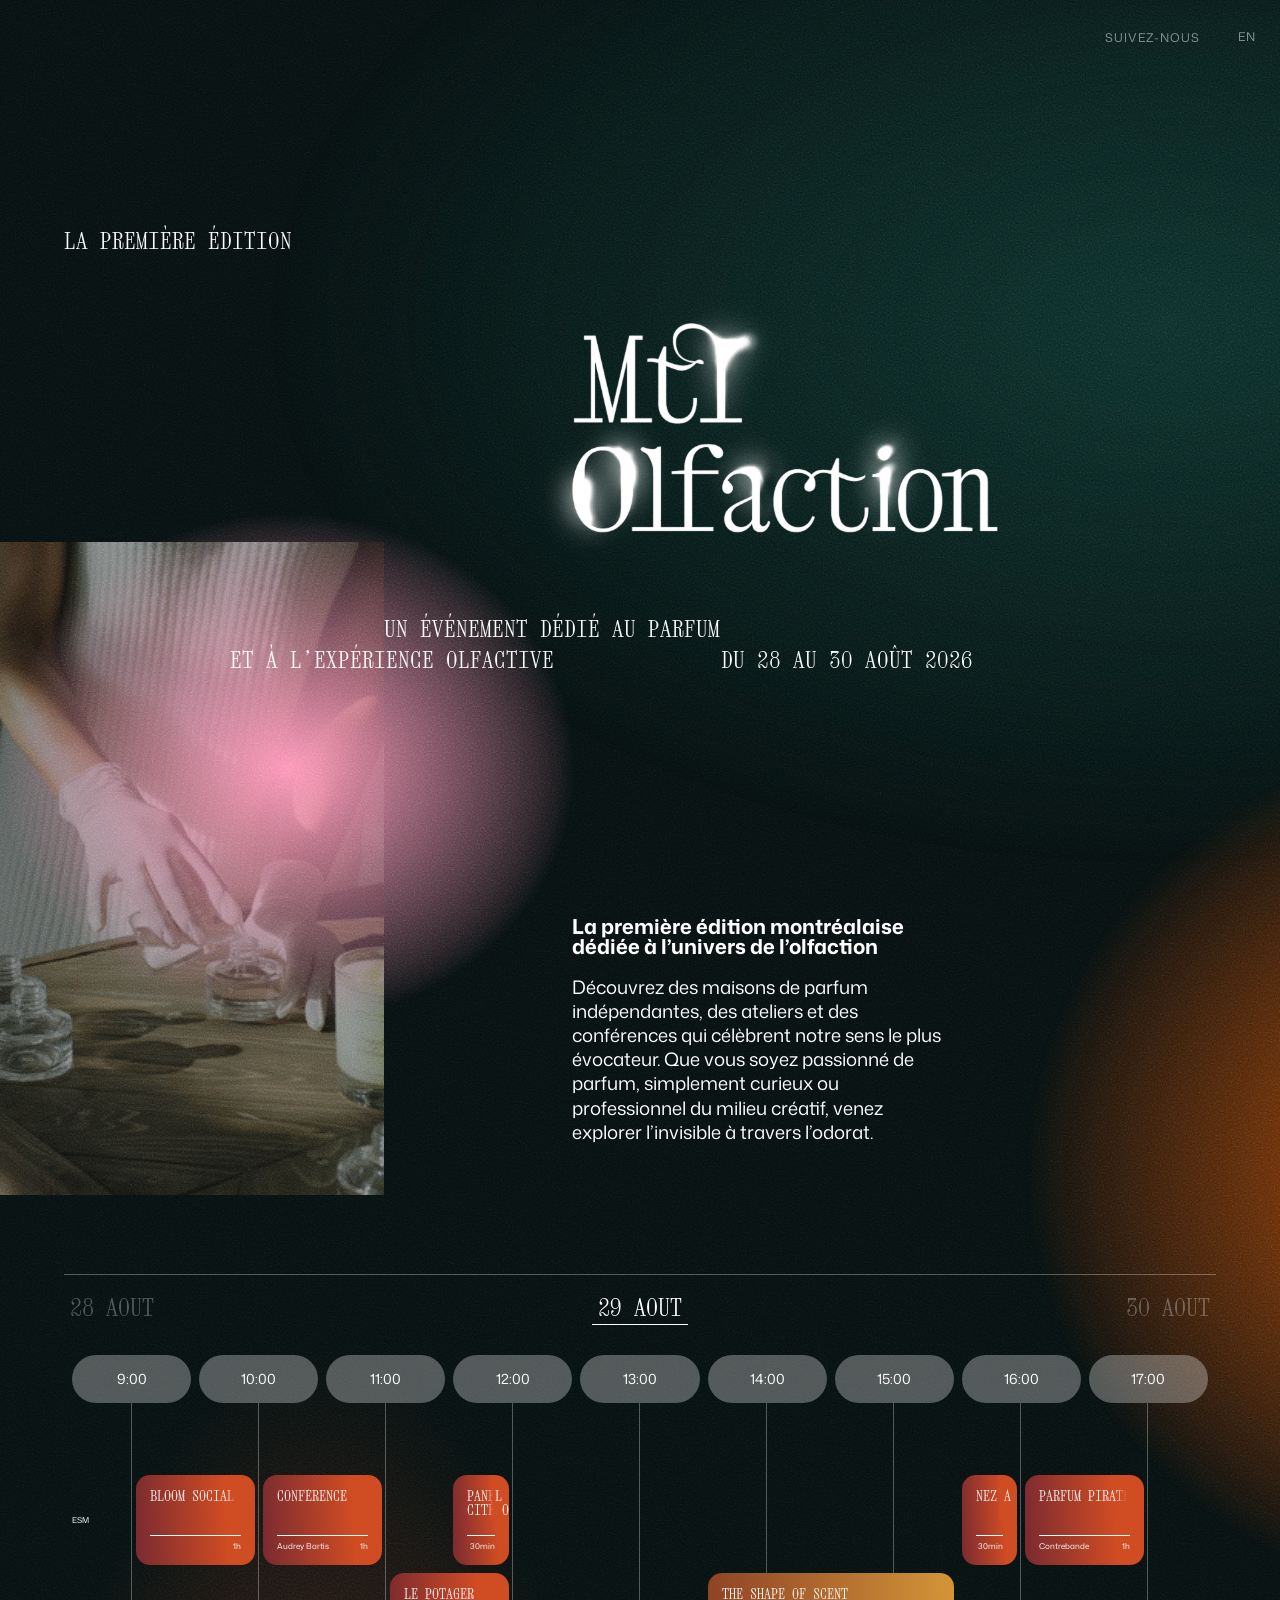
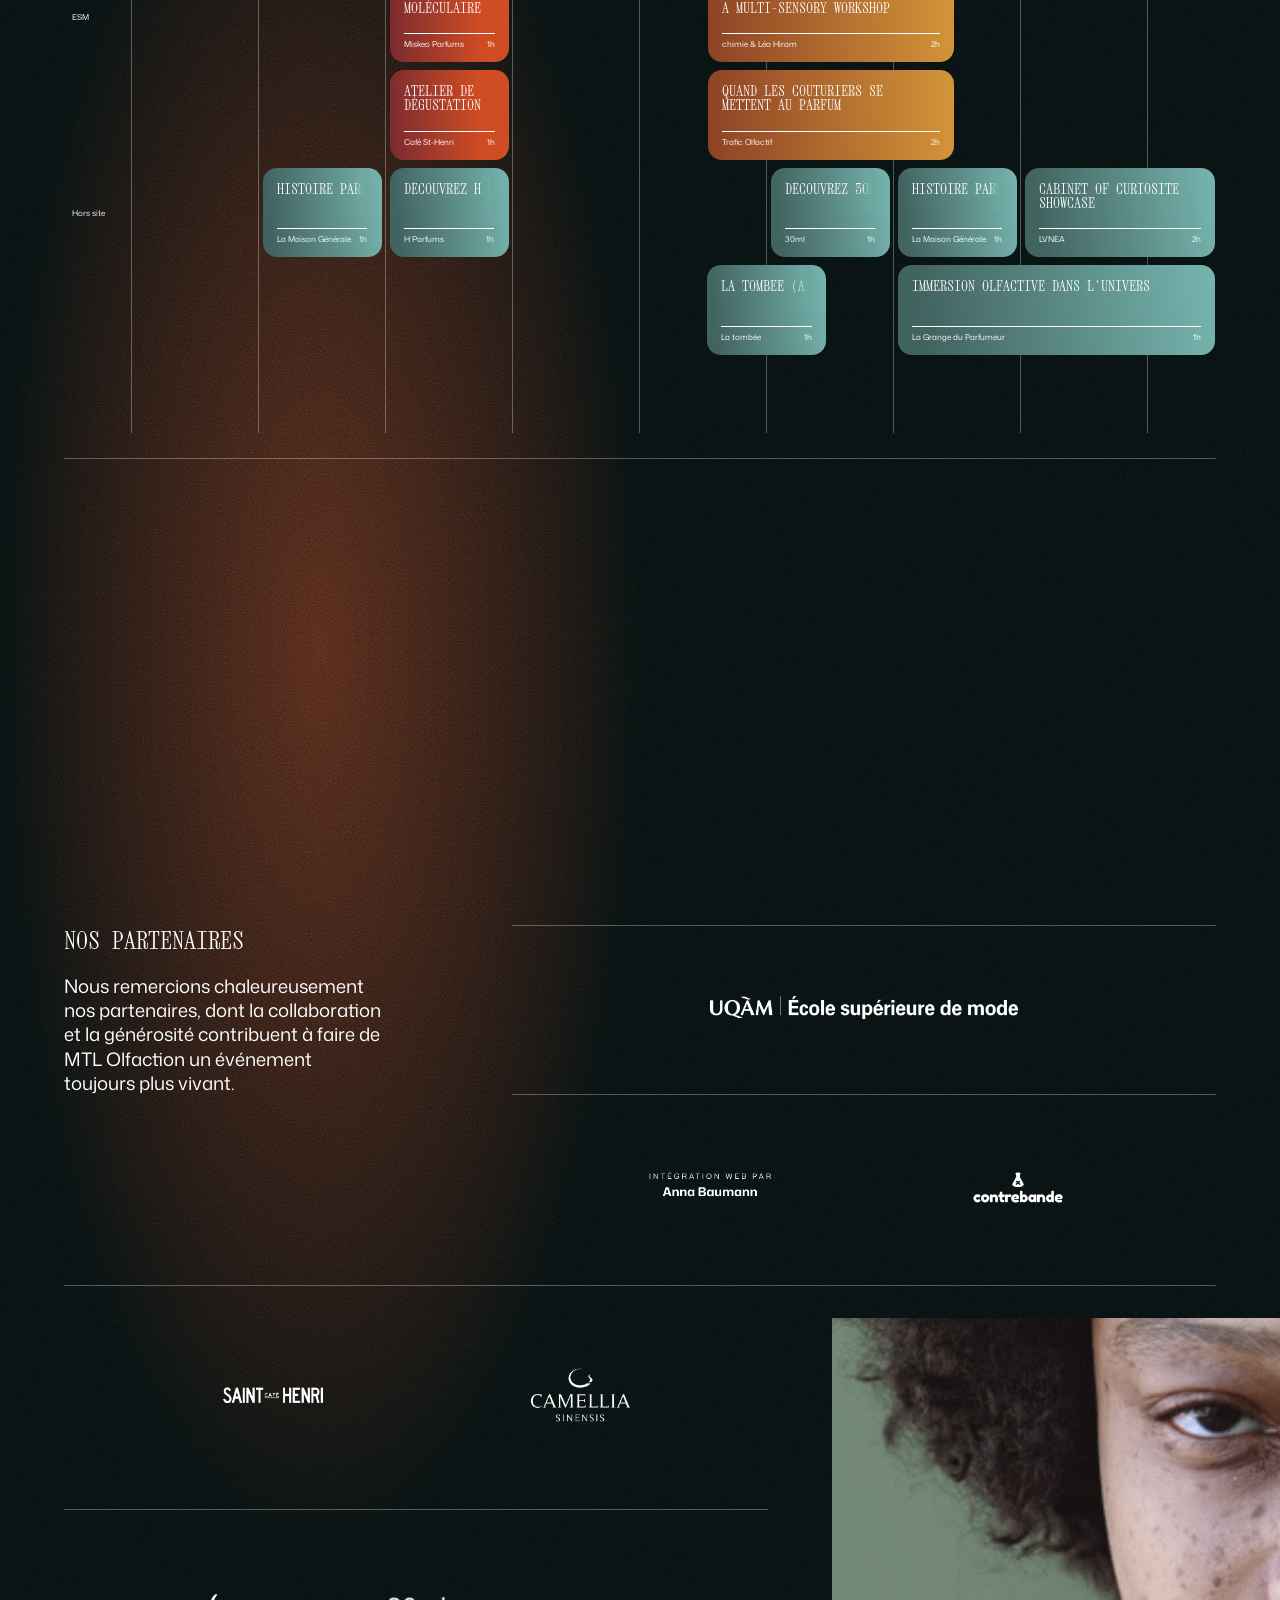
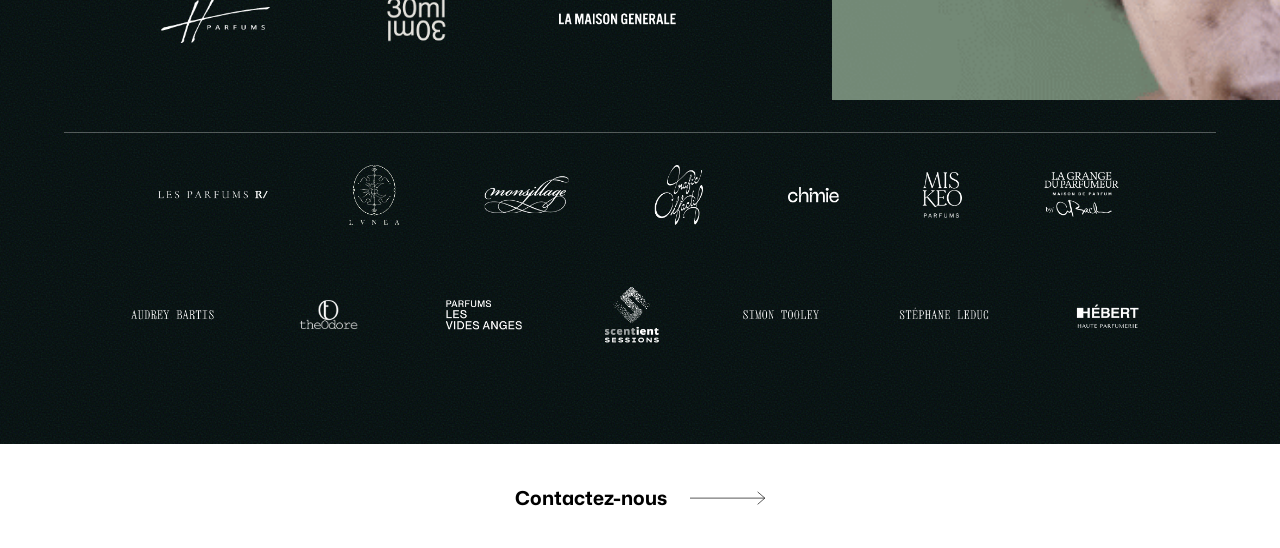
==== commit 49d9afb1: "addd atelier camelia + debug" ====
--- a/index.html
+++ b/index.html
@@ -458,15 +458,7 @@
                                     <div class="event__duration">1h</div>
                                 </div>
                             </a>
-                            <a href="https://www.eventbrite.com/e/atelier-de-degustation-de-thes-anime-par-camellia-sinensis-tickets-1994914777802?aff=oddtdtcreator" target="_blank" class="calendar__event event event--c calendar__event--start-10 calendar__duration--1">
-                                <div class="event__title">
-                                    Atelier de dégustation de thés
-                                </div>
-                                <div class="event__footer">
-                                    <div class="event__organizer">Camellia Sinensis</div>
-                                    <div class="event__duration">1h</div>
-                                </div>
-                            </a>
+
                             <a href=" https://www.eventbrite.ca/e/1993886075927?aff=oddtdtcreator" target="_blank" class="calendar__event event event--c calendar__event--start-13_5 calendar__duration--3">
                                 <div class="event__title">
                                     Visite de l'atelier Monsillage
@@ -486,6 +478,15 @@
                                     <div class="event__duration">1h</div>
                                 </div>
                             </a> -->
+                            <a href="https://www.eventbrite.com/e/atelier-de-degustation-de-thes-anime-par-camellia-sinensis-tickets-1994914777802?aff=oddtdtcreator" target="_blank" class="calendar__event event event--c calendar__event--start-10 calendar__duration--1">
+                                <div class="event__title">
+                                    Atelier de dégustation de thés
+                                </div>
+                                <div class="event__footer">
+                                    <div class="event__organizer">Camellia Sinensis</div>
+                                    <div class="event__duration">1h</div>
+                                </div>
+                            </a>
                             <a href="https://www.eventbrite.ca/e/scent-the-subconscious-sense-online-tickets-1993732247823" target="_blank" class="calendar__event event event--c calendar__event--start-16 calendar__duration--1">
                                 <div class="event__title">
                                     Online <br> Subconscious scents
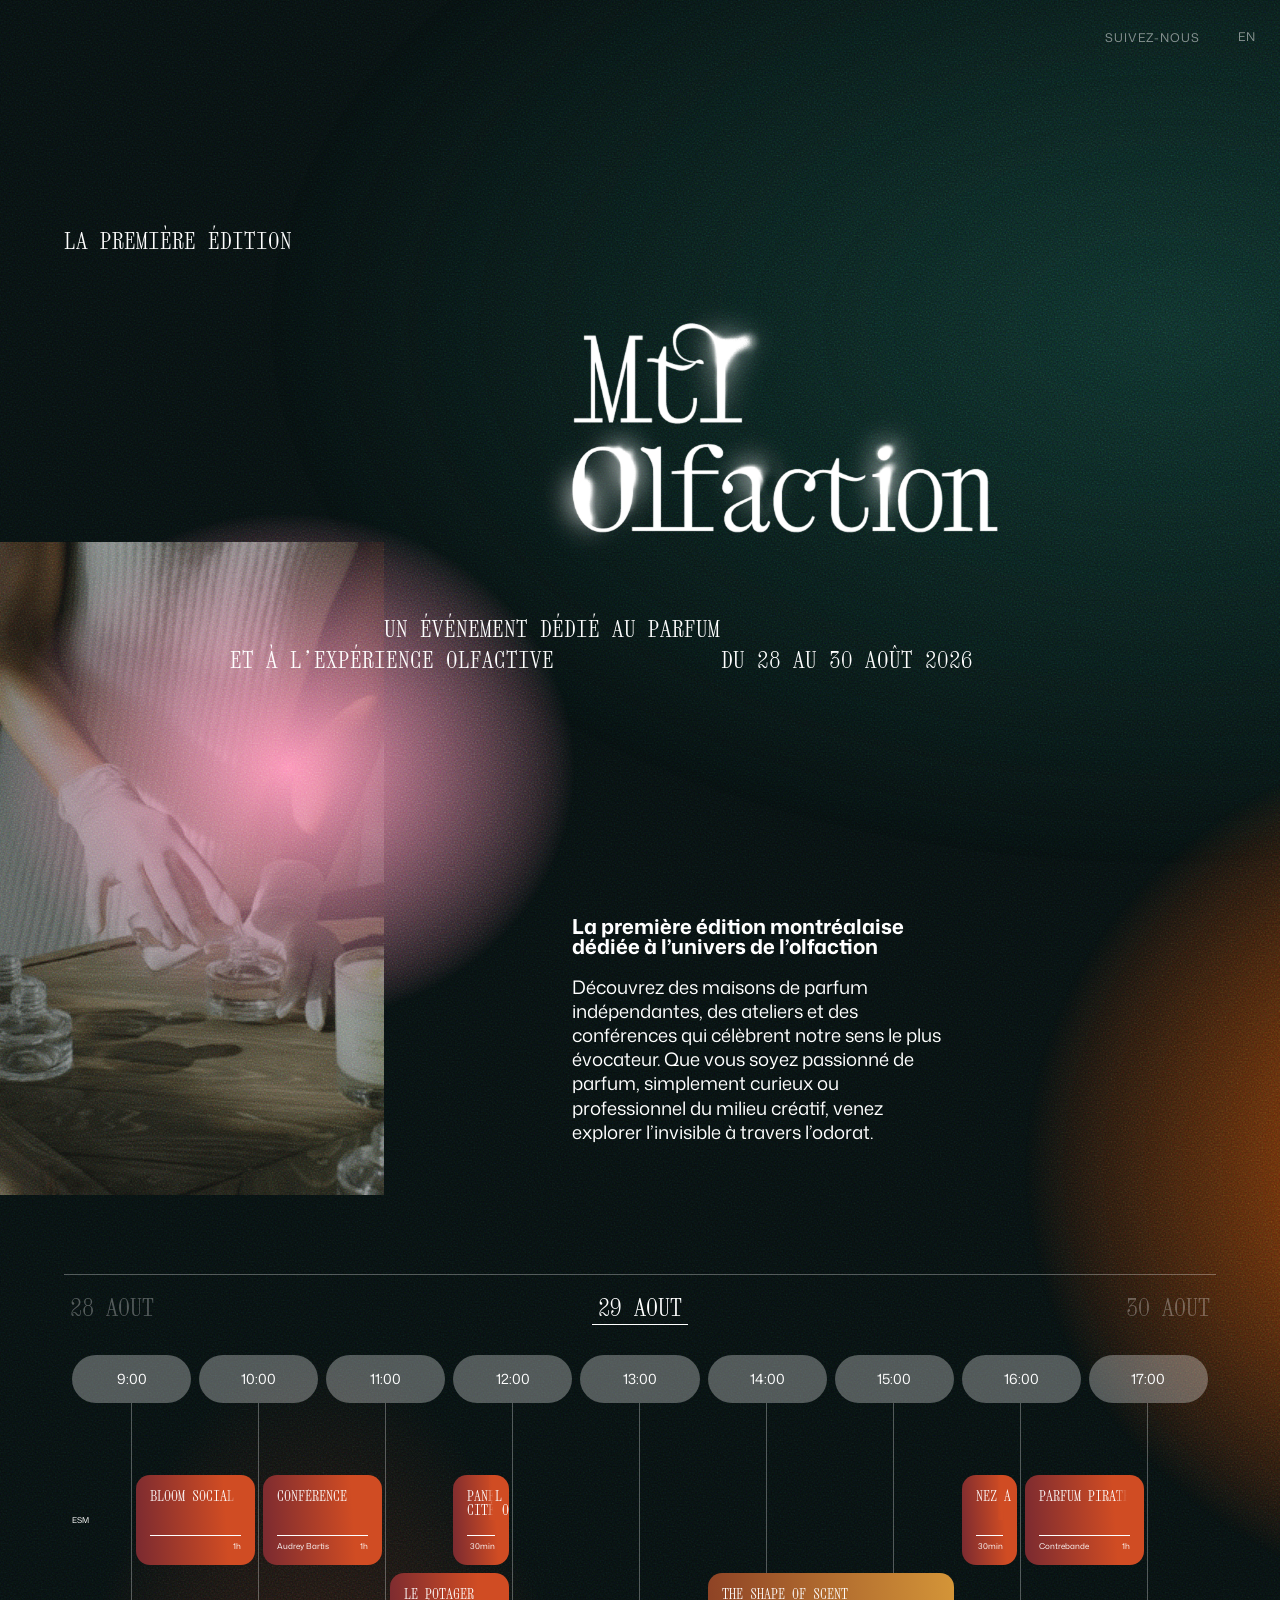
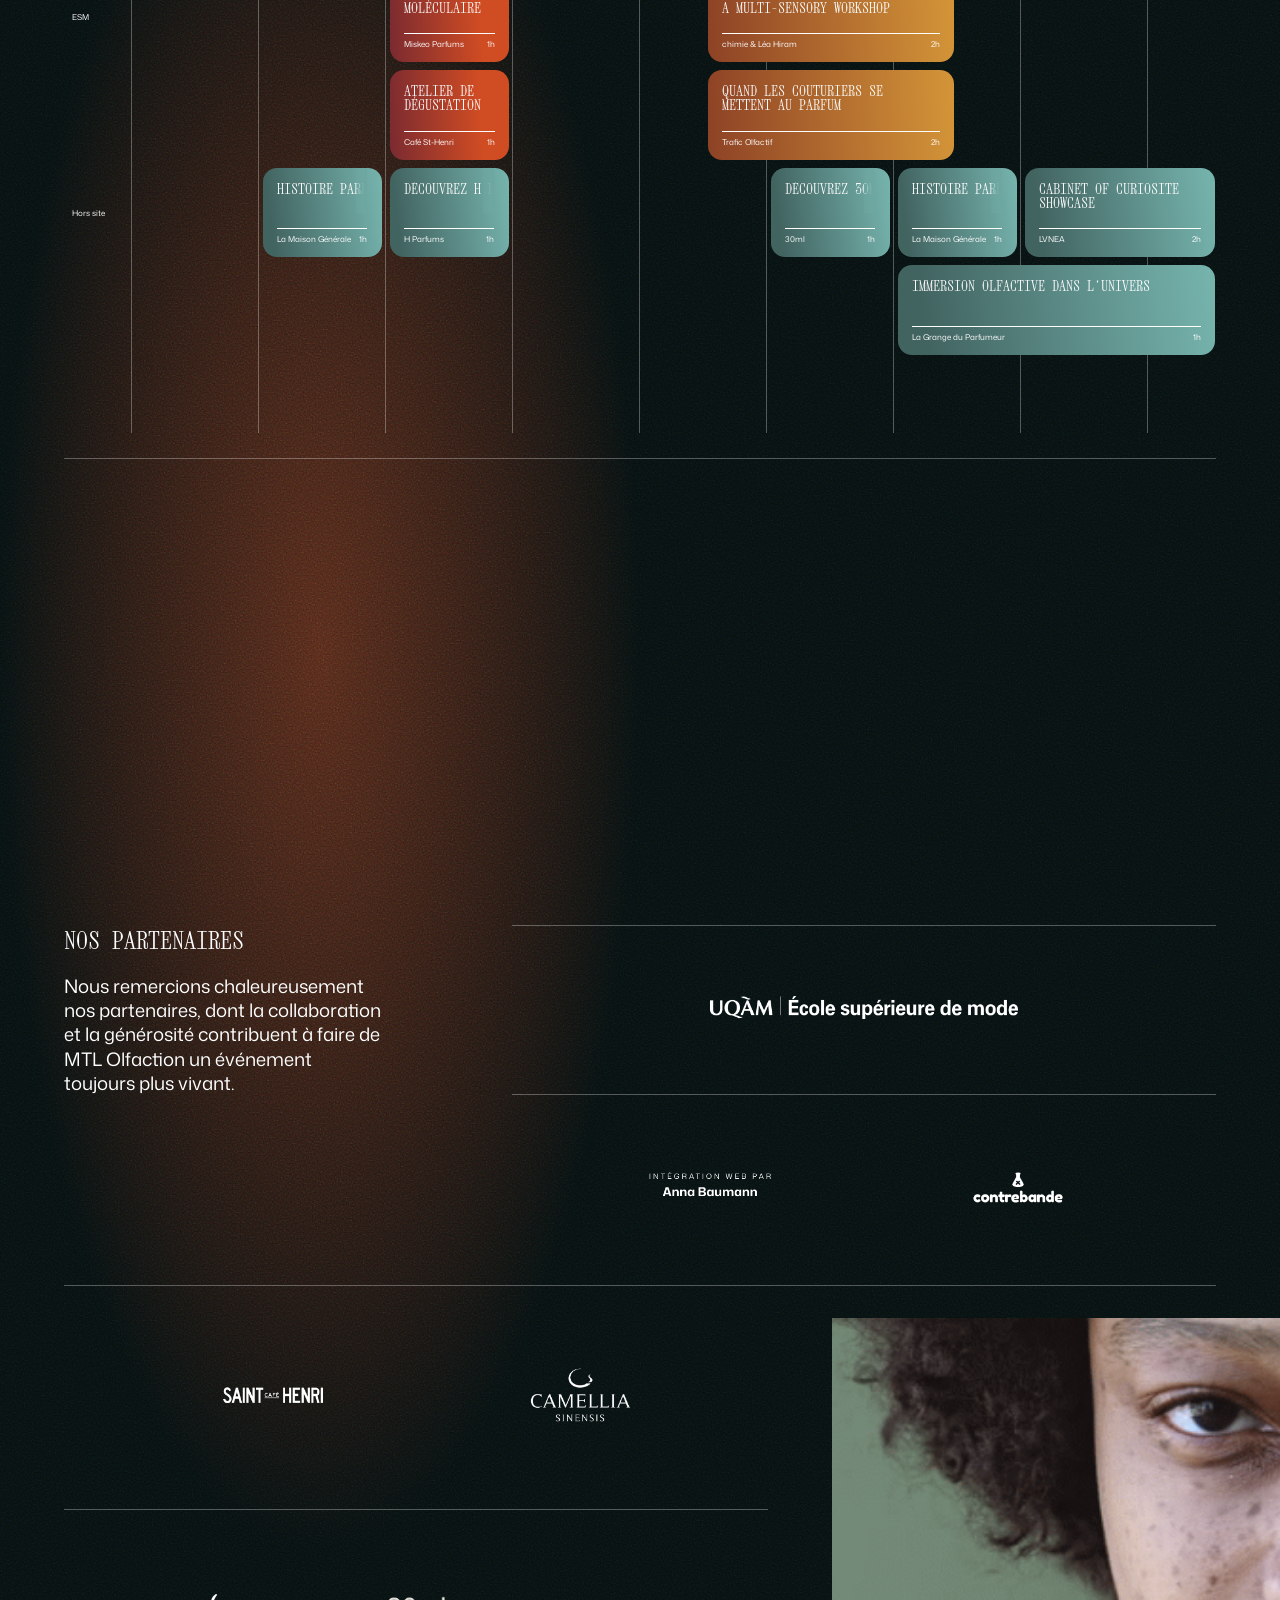
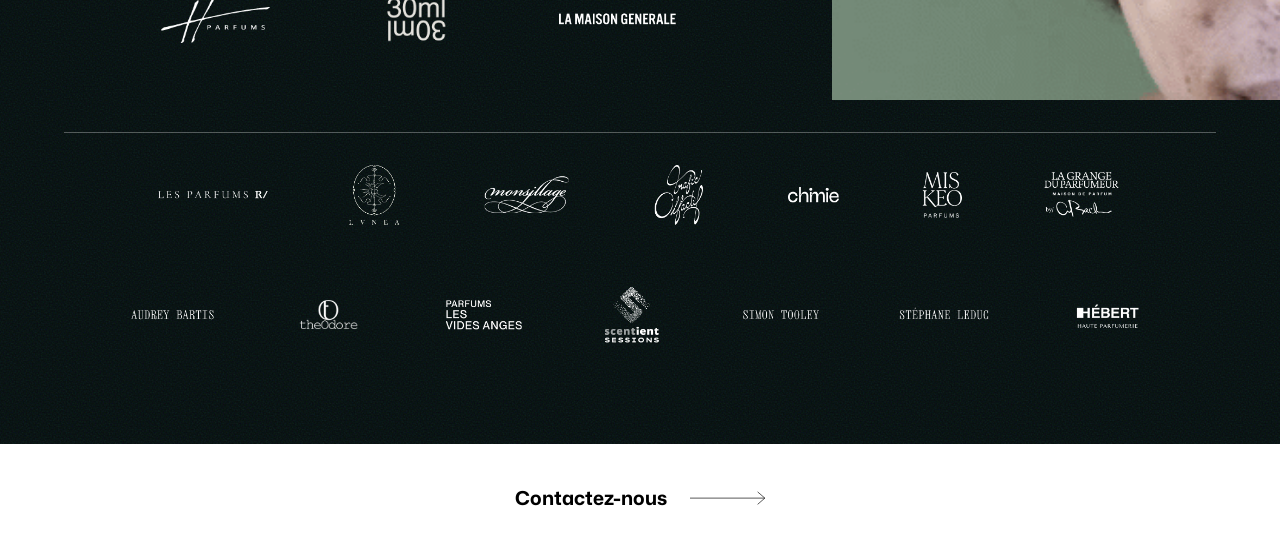
==== commit 5aa107b1: "remove la otmbe an add kanopé" ====
--- a/index.html
+++ b/index.html
@@ -334,15 +334,6 @@
                                     <div class="event__duration">2h</div>
                                 </div>
                             </a>
-                            <a href="#" target="_blank" class="calendar__event event event--c calendar__event--start-13_5 calendar__duration--1">
-                                <div class="event__title">
-                                    La tombée (à venir)
-                                </div>
-                                <div class="event__footer">
-                                    <div class="event__organizer">La tombée</div>
-                                    <div class="event__duration">1h</div>
-                                </div>
-                            </a>
                             <a href="https://alexandrabach.com/products/mtl-olfaction" target="_blank" class="calendar__event event event--c calendar__event--start-15 calendar__duration--3">
                                 <div class="event__title">
                                     Immersion olfactive dans l’univers d’une Maison de Haute Parfumerie
@@ -423,8 +414,15 @@
                                     <div class="event__duration">30min</div>
                                 </div>
                             </a>
-
-
+                            <a href="https://www.eventbrite.com/e/sens-dessus-dessous-tickets-1997643786340?aff=oddtdtcreator" target="_blank" class="calendar__event event event--a calendar__event--start-15_5 calendar__duration--1_5">
+                                <div class="event__title">
+                                    Sens dessus dessous
+                                </div>
+                                <div class="event__footer">
+                                    <div class="event__organizer">Kanopé</div>
+                                    <div class="event__duration">1h30</div>
+                                </div>
+                            </a>
                         </div>
                         <div class="calendar__timetable-row grid">
                             <div class="calendar__place">Sur site</div>
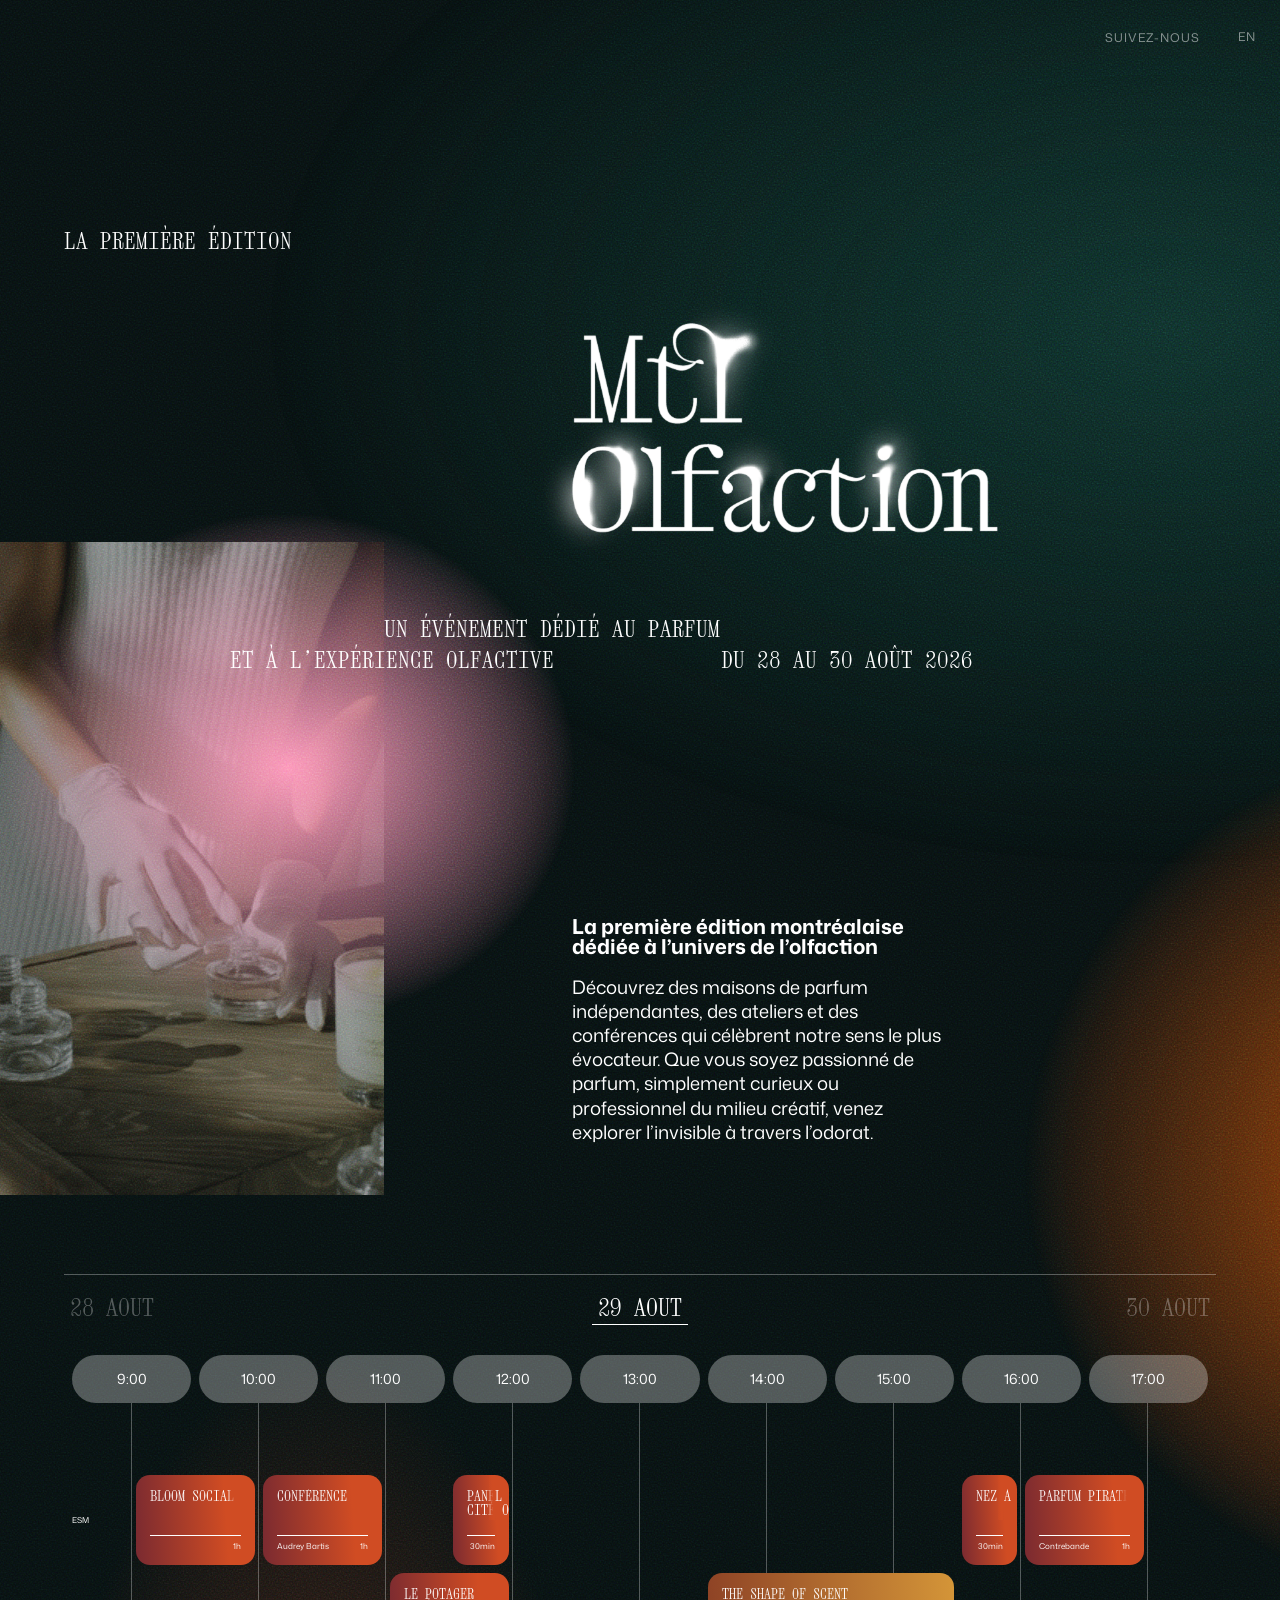
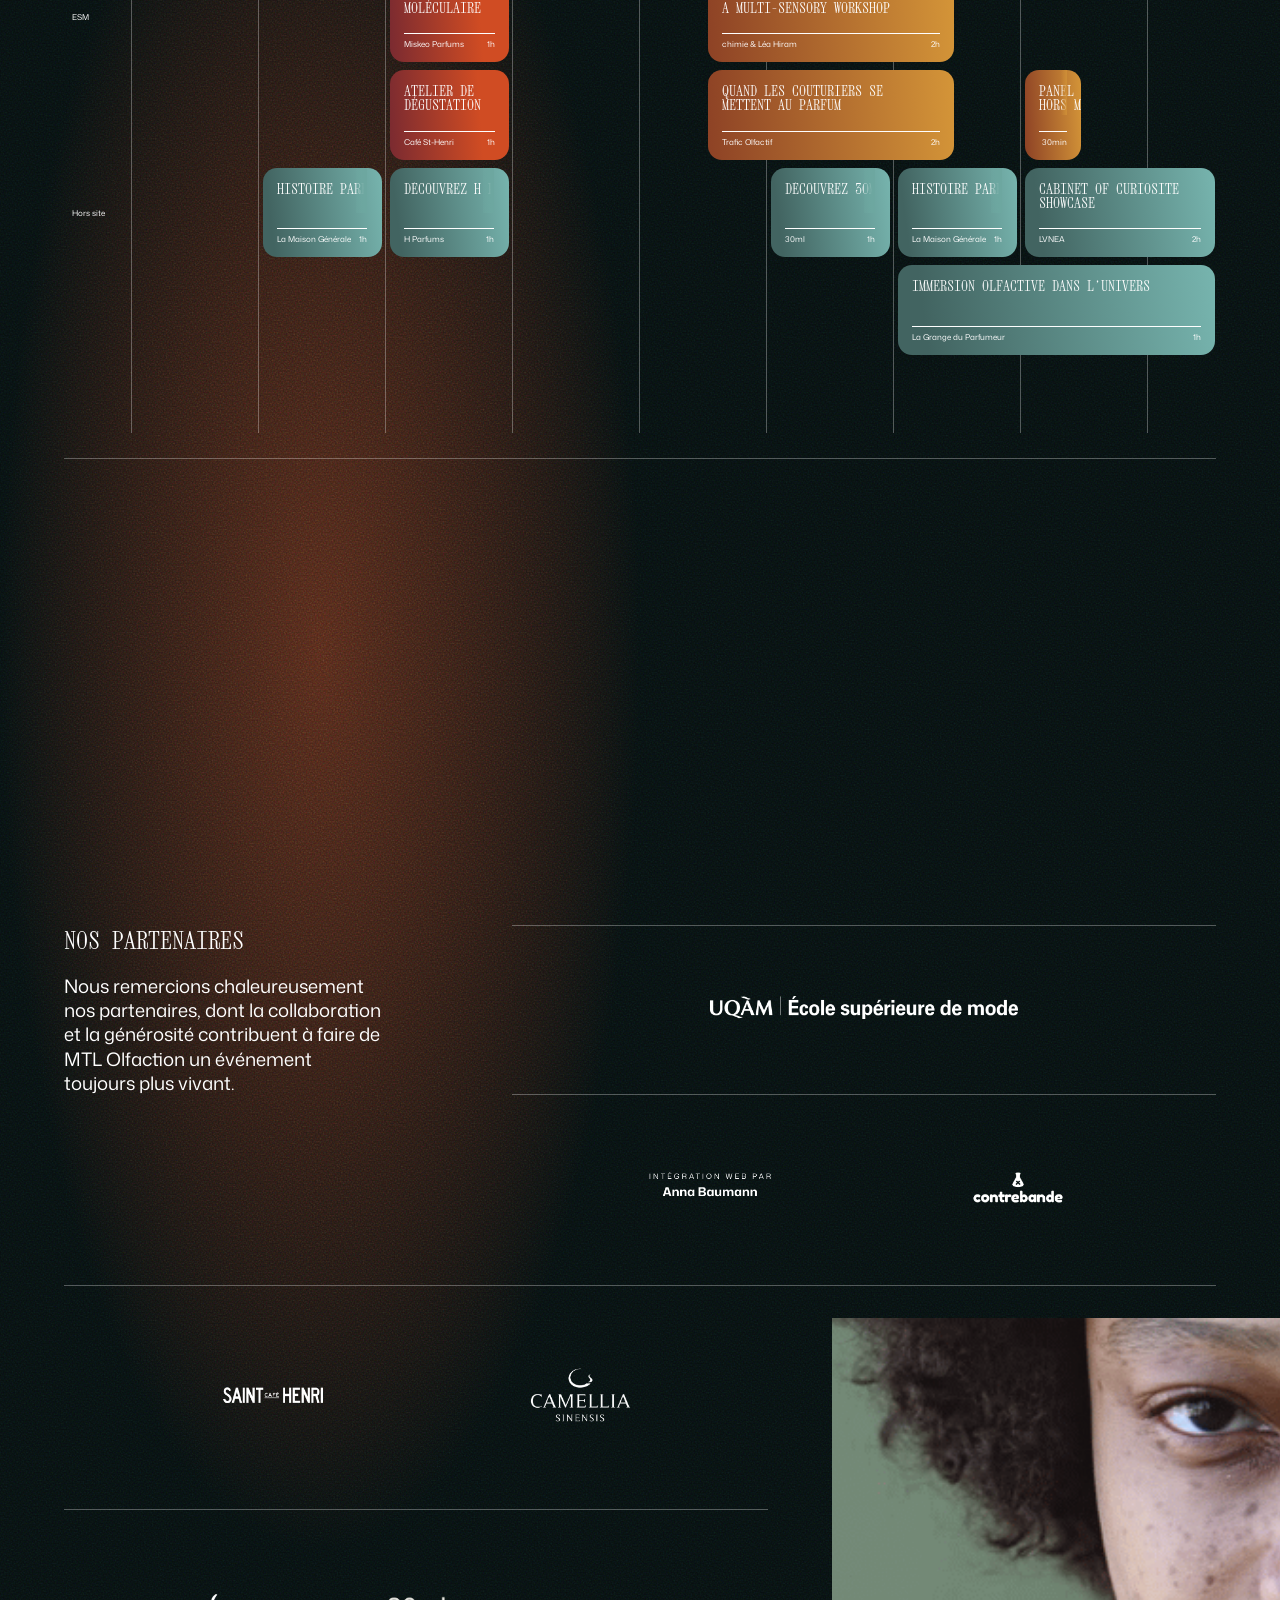
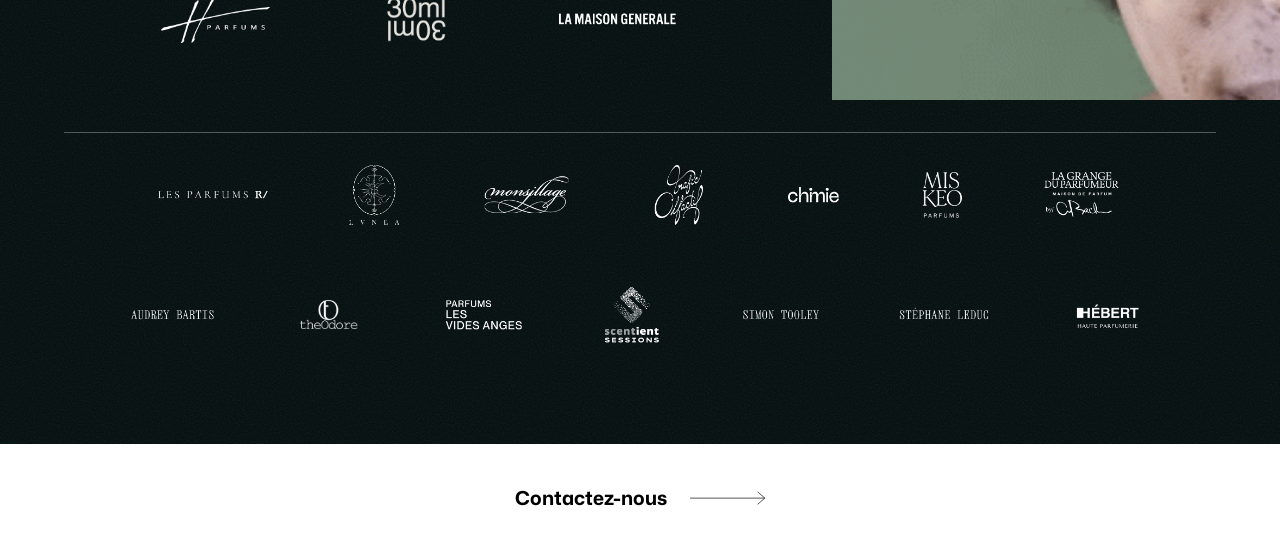
==== commit c76bb5a4: "add last pannel" ====
--- a/index.html
+++ b/index.html
@@ -284,6 +284,15 @@
                                     <div class="event__duration">2h</div>
                                 </div>
                             </a>
+                            <a href="https://www.eventbrite.ca/e/1993874720964?aff=oddtdtcreator" target="_blank" class="calendar__event event event--b calendar__event--start-16 calendar__duration--0_5">
+                                <div class="event__title">
+                                    Panel : Être parfumeur <br> hors Montréal 
+                                </div>
+                                <div class="event__footer">
+                                    <div class="event__organizer"></div>
+                                    <div class="event__duration">30min</div>
+                                </div>
+                            </a>
                         </div>
                         <div class="calendar__timetable-row grid grid--pb">
                             <div class="calendar__place">Hors site</div>
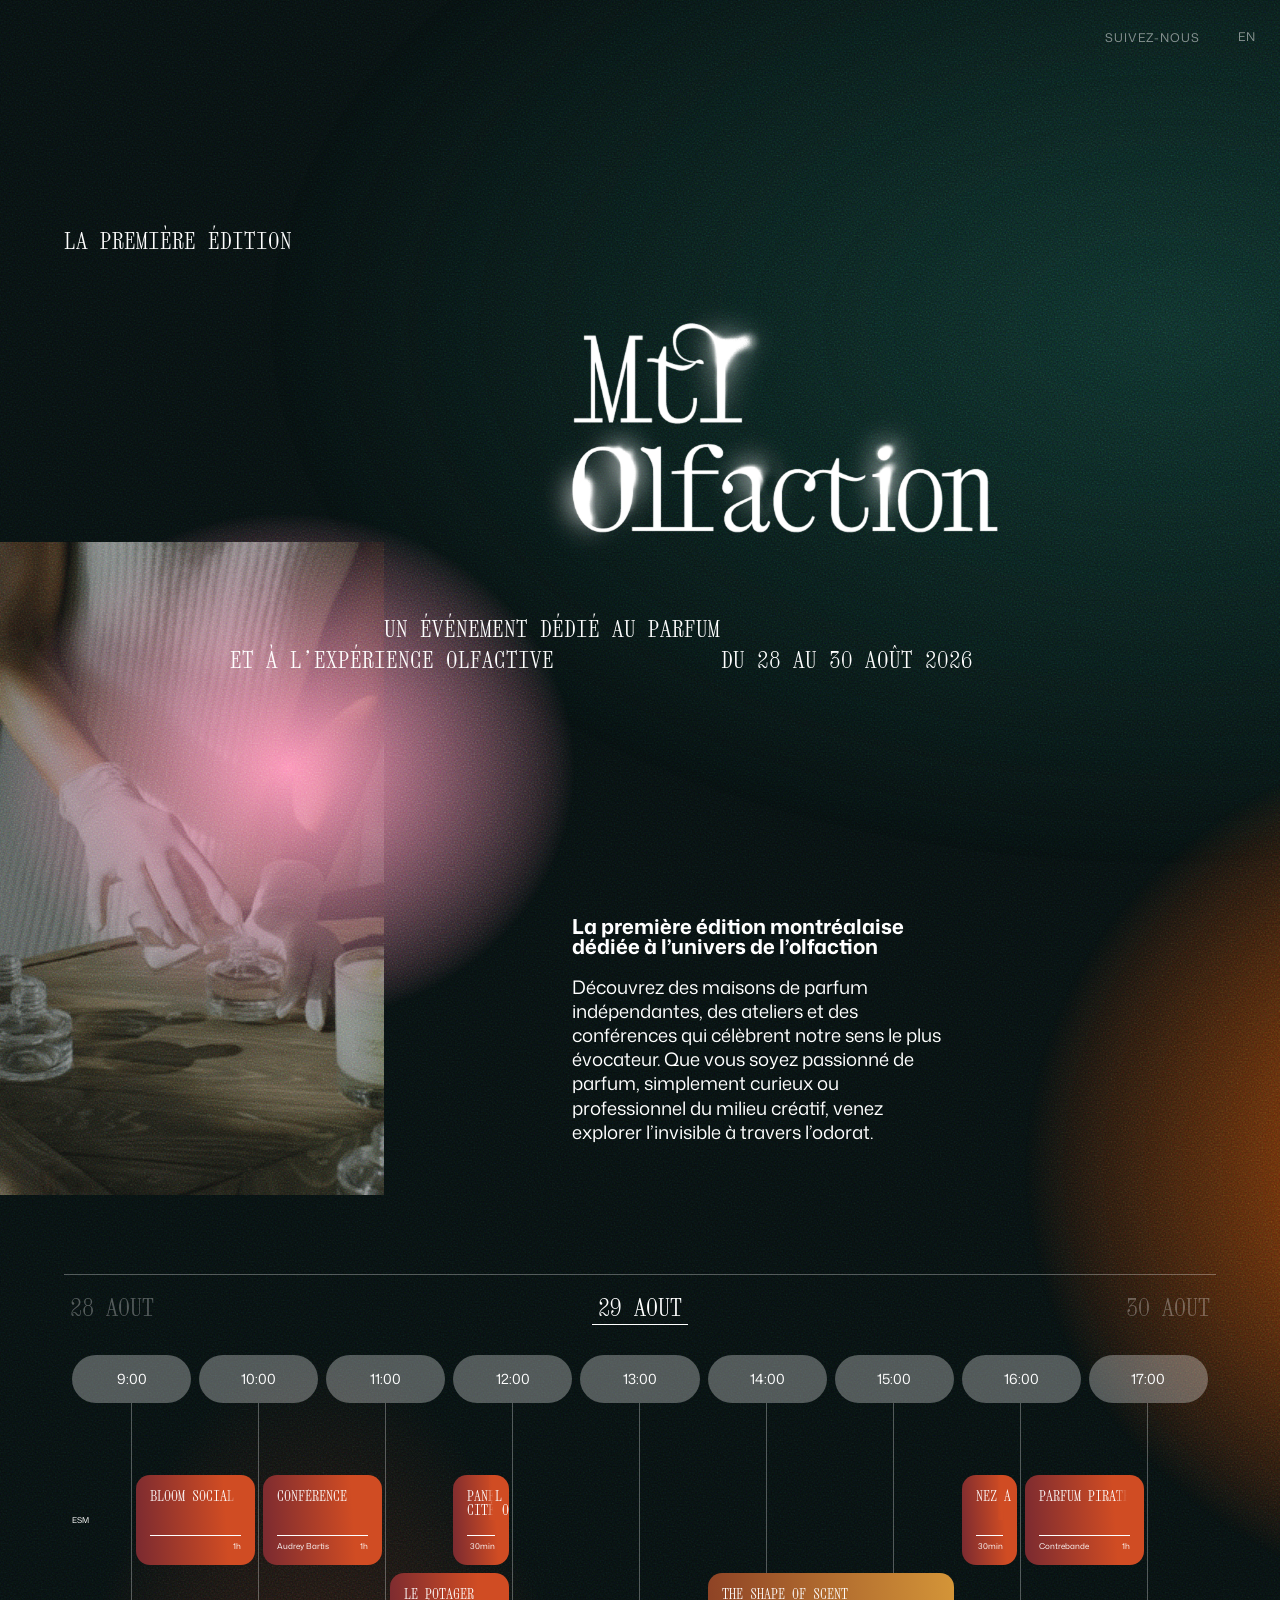
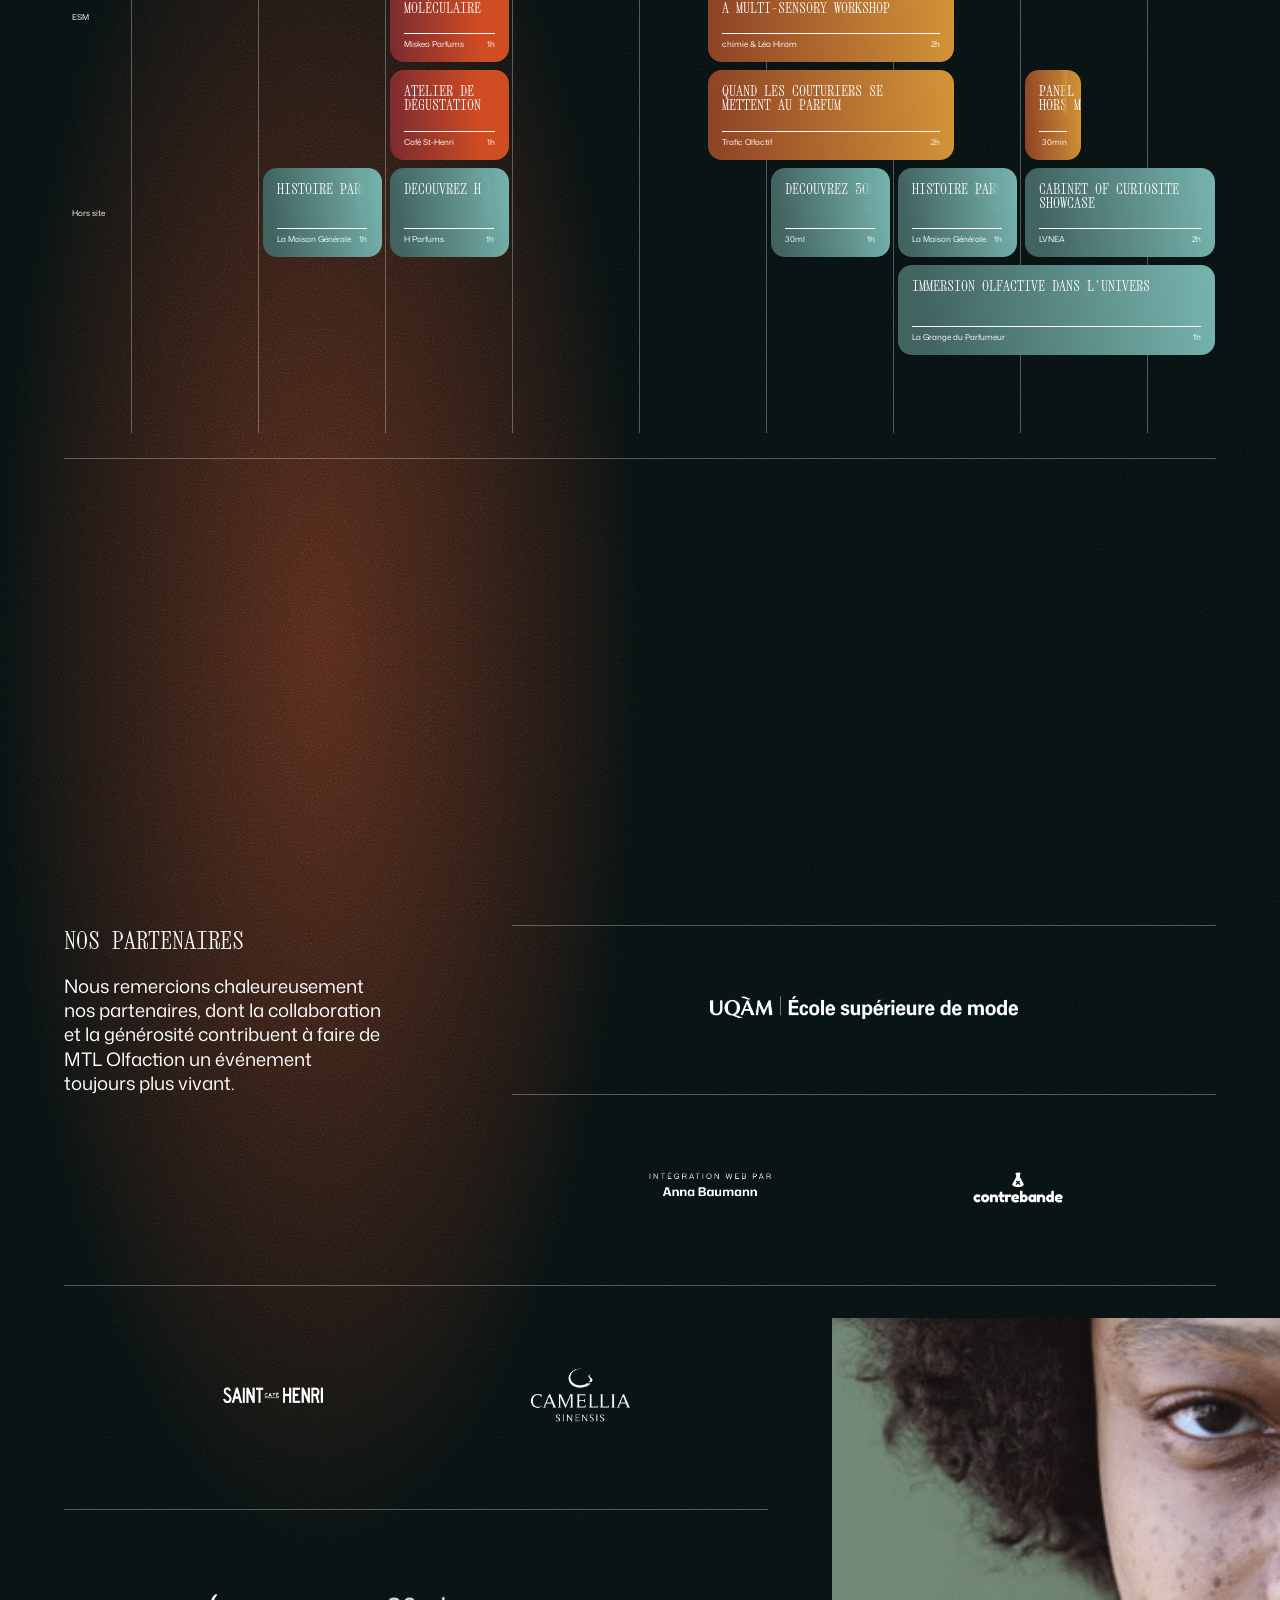
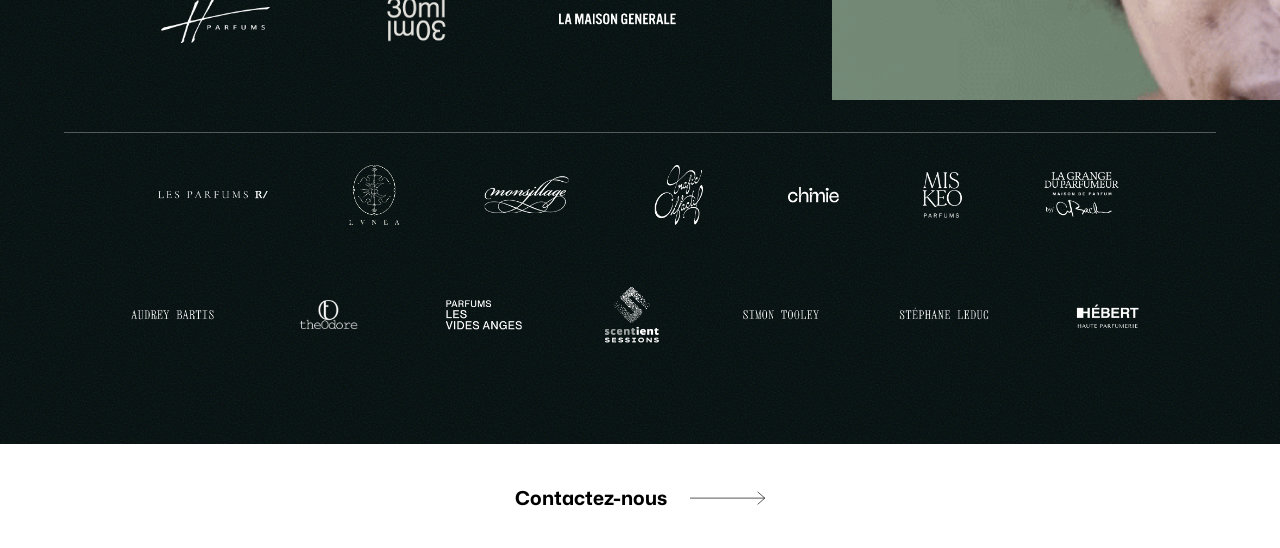
==== commit d91e0107: "reel link for panel" ====
--- a/index.html
+++ b/index.html
@@ -284,7 +284,7 @@
                                     <div class="event__duration">2h</div>
                                 </div>
                             </a>
-                            <a href="https://www.eventbrite.ca/e/1993874720964?aff=oddtdtcreator" target="_blank" class="calendar__event event event--b calendar__event--start-16 calendar__duration--0_5">
+                            <a href="https://www.eventbrite.com/e/panel-etre-parfumeur-hors-montreal-inspiration-et-realite-tickets-1998400136604?aff=ebdsoporgprofile" target="_blank" class="calendar__event event event--b calendar__event--start-16 calendar__duration--0_5">
                                 <div class="event__title">
                                     Panel : Être parfumeur <br> hors Montréal 
                                 </div>
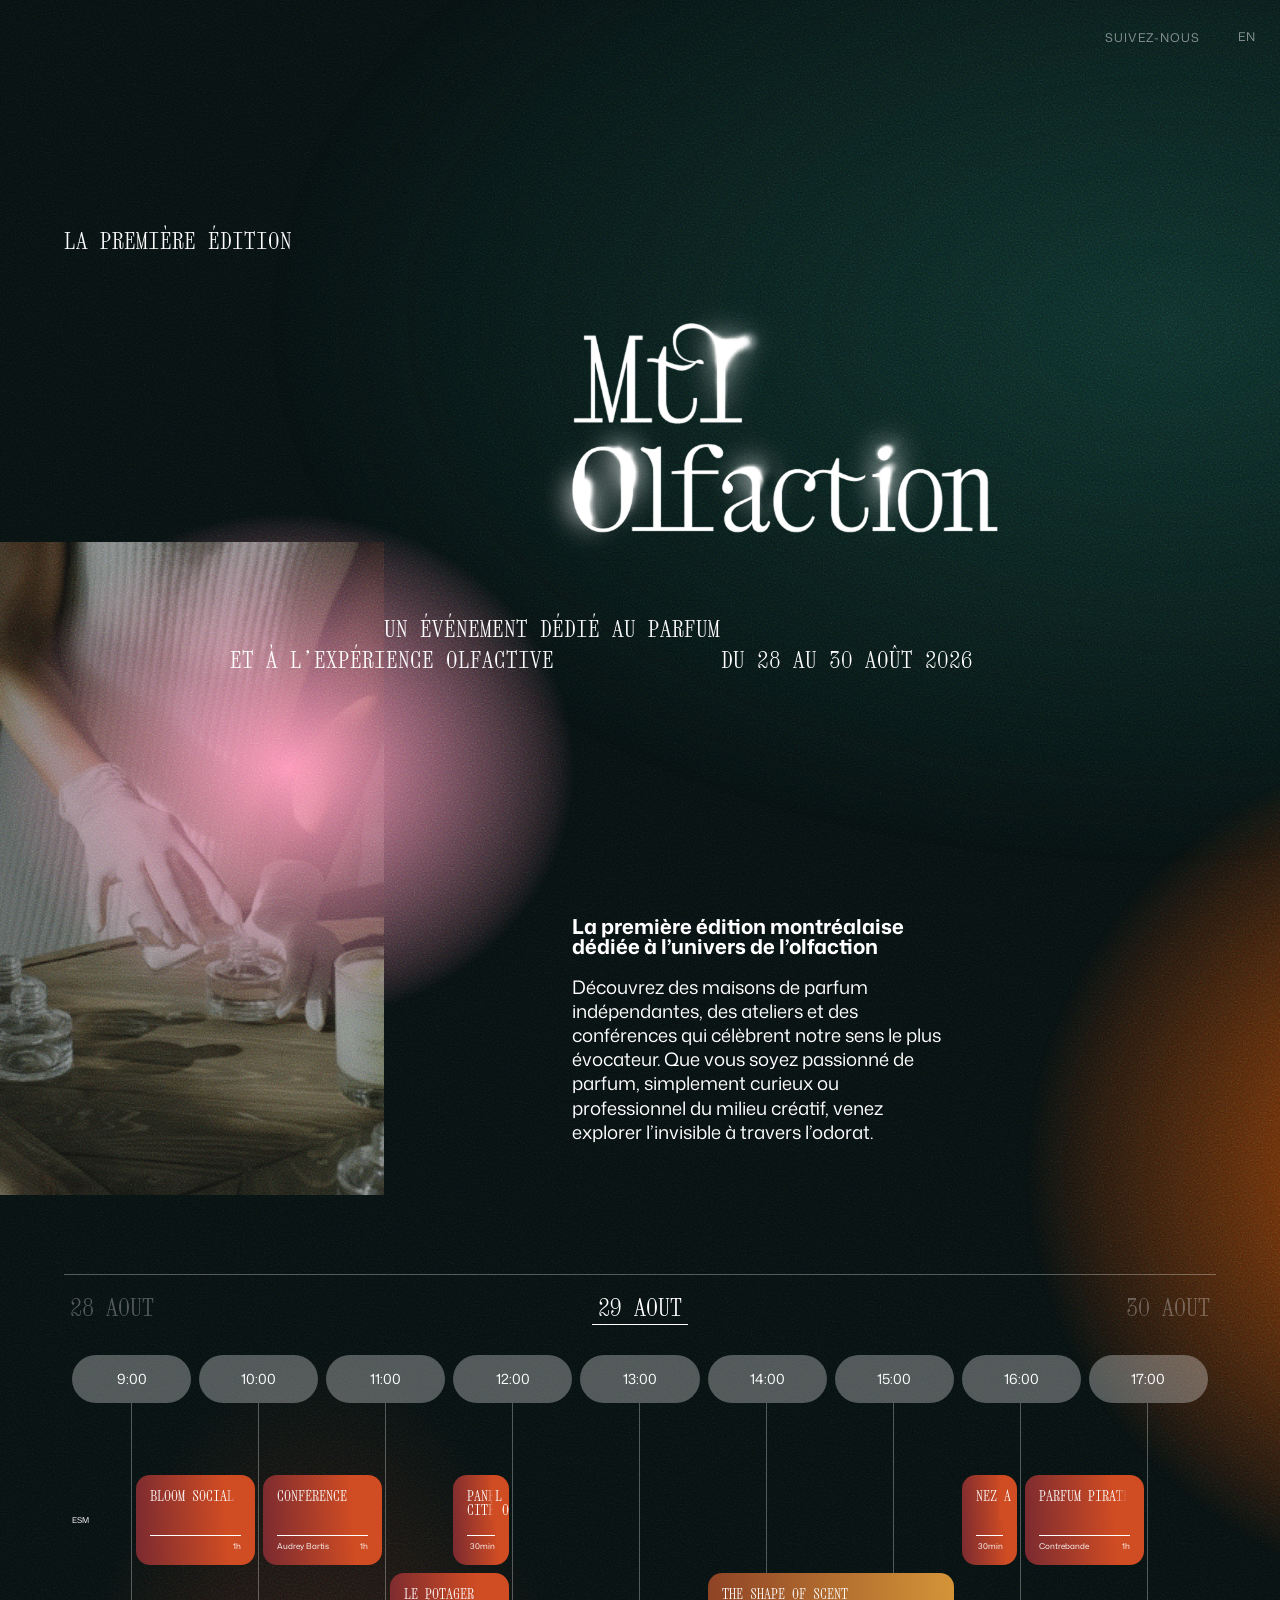
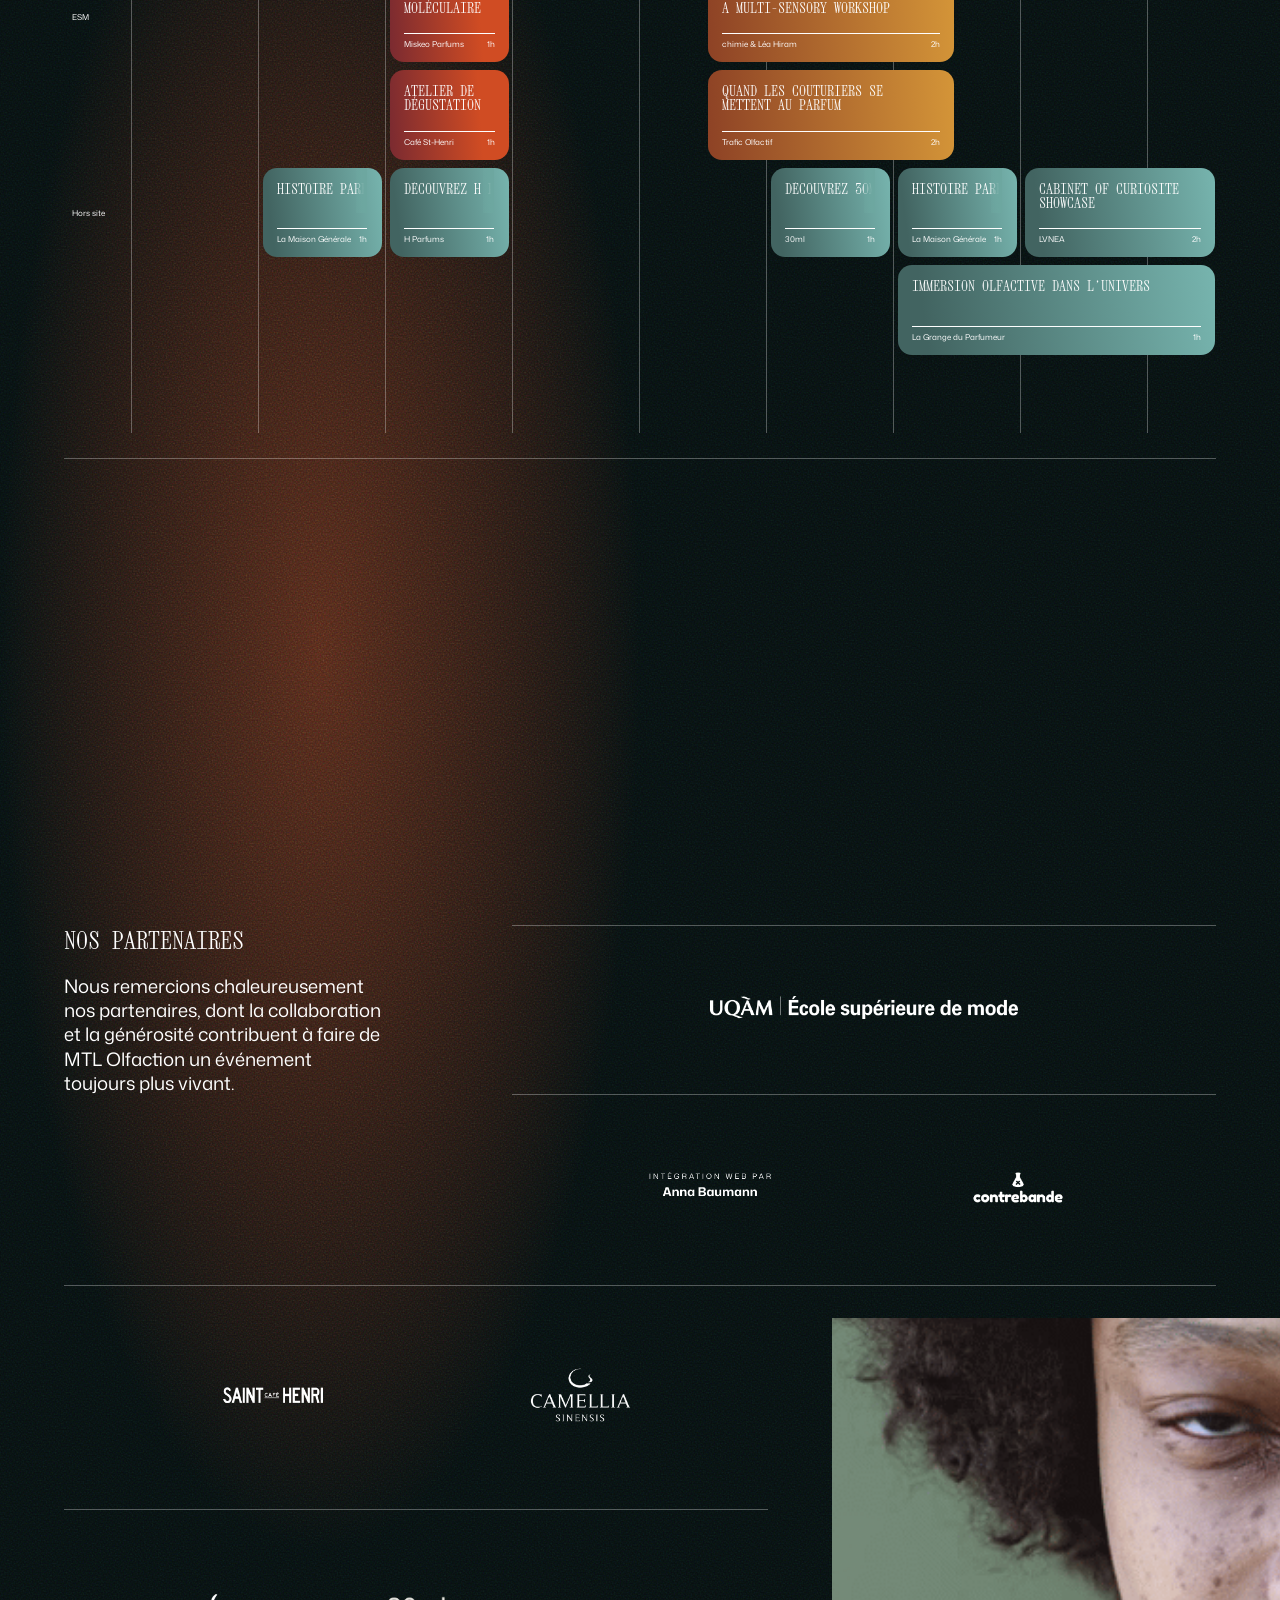
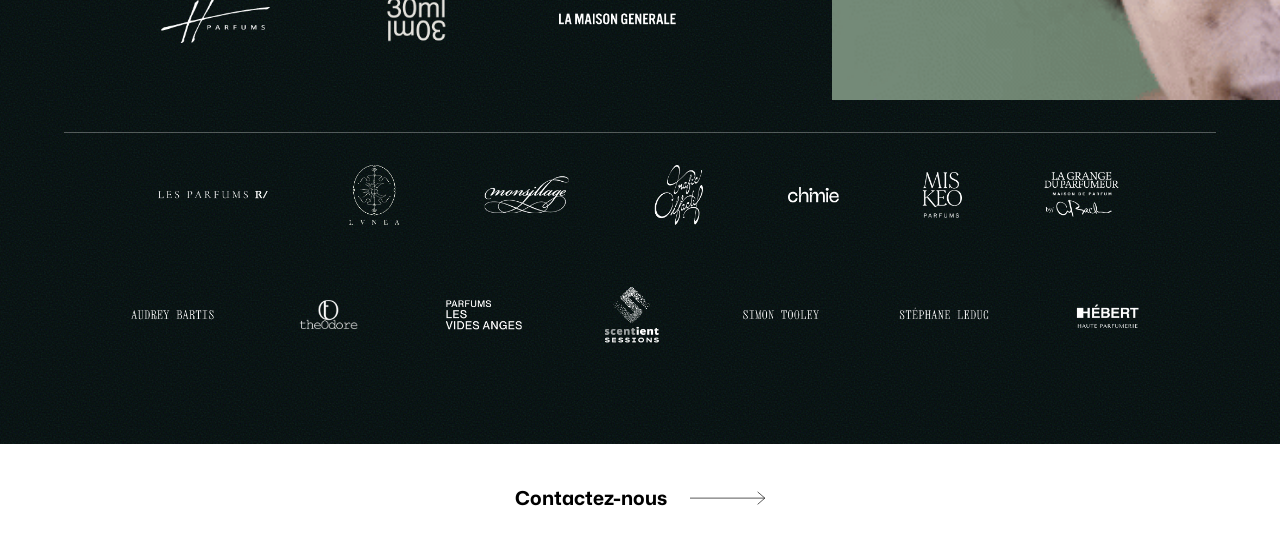
==== commit 1ec7aff1: "remve panel" ====
--- a/index.html
+++ b/index.html
@@ -284,15 +284,6 @@
                                     <div class="event__duration">2h</div>
                                 </div>
                             </a>
-                            <a href="https://www.eventbrite.com/e/panel-etre-parfumeur-hors-montreal-inspiration-et-realite-tickets-1998400136604?aff=ebdsoporgprofile" target="_blank" class="calendar__event event event--b calendar__event--start-16 calendar__duration--0_5">
-                                <div class="event__title">
-                                    Panel : Être parfumeur <br> hors Montréal 
-                                </div>
-                                <div class="event__footer">
-                                    <div class="event__organizer"></div>
-                                    <div class="event__duration">30min</div>
-                                </div>
-                            </a>
                         </div>
                         <div class="calendar__timetable-row grid grid--pb">
                             <div class="calendar__place">Hors site</div>
